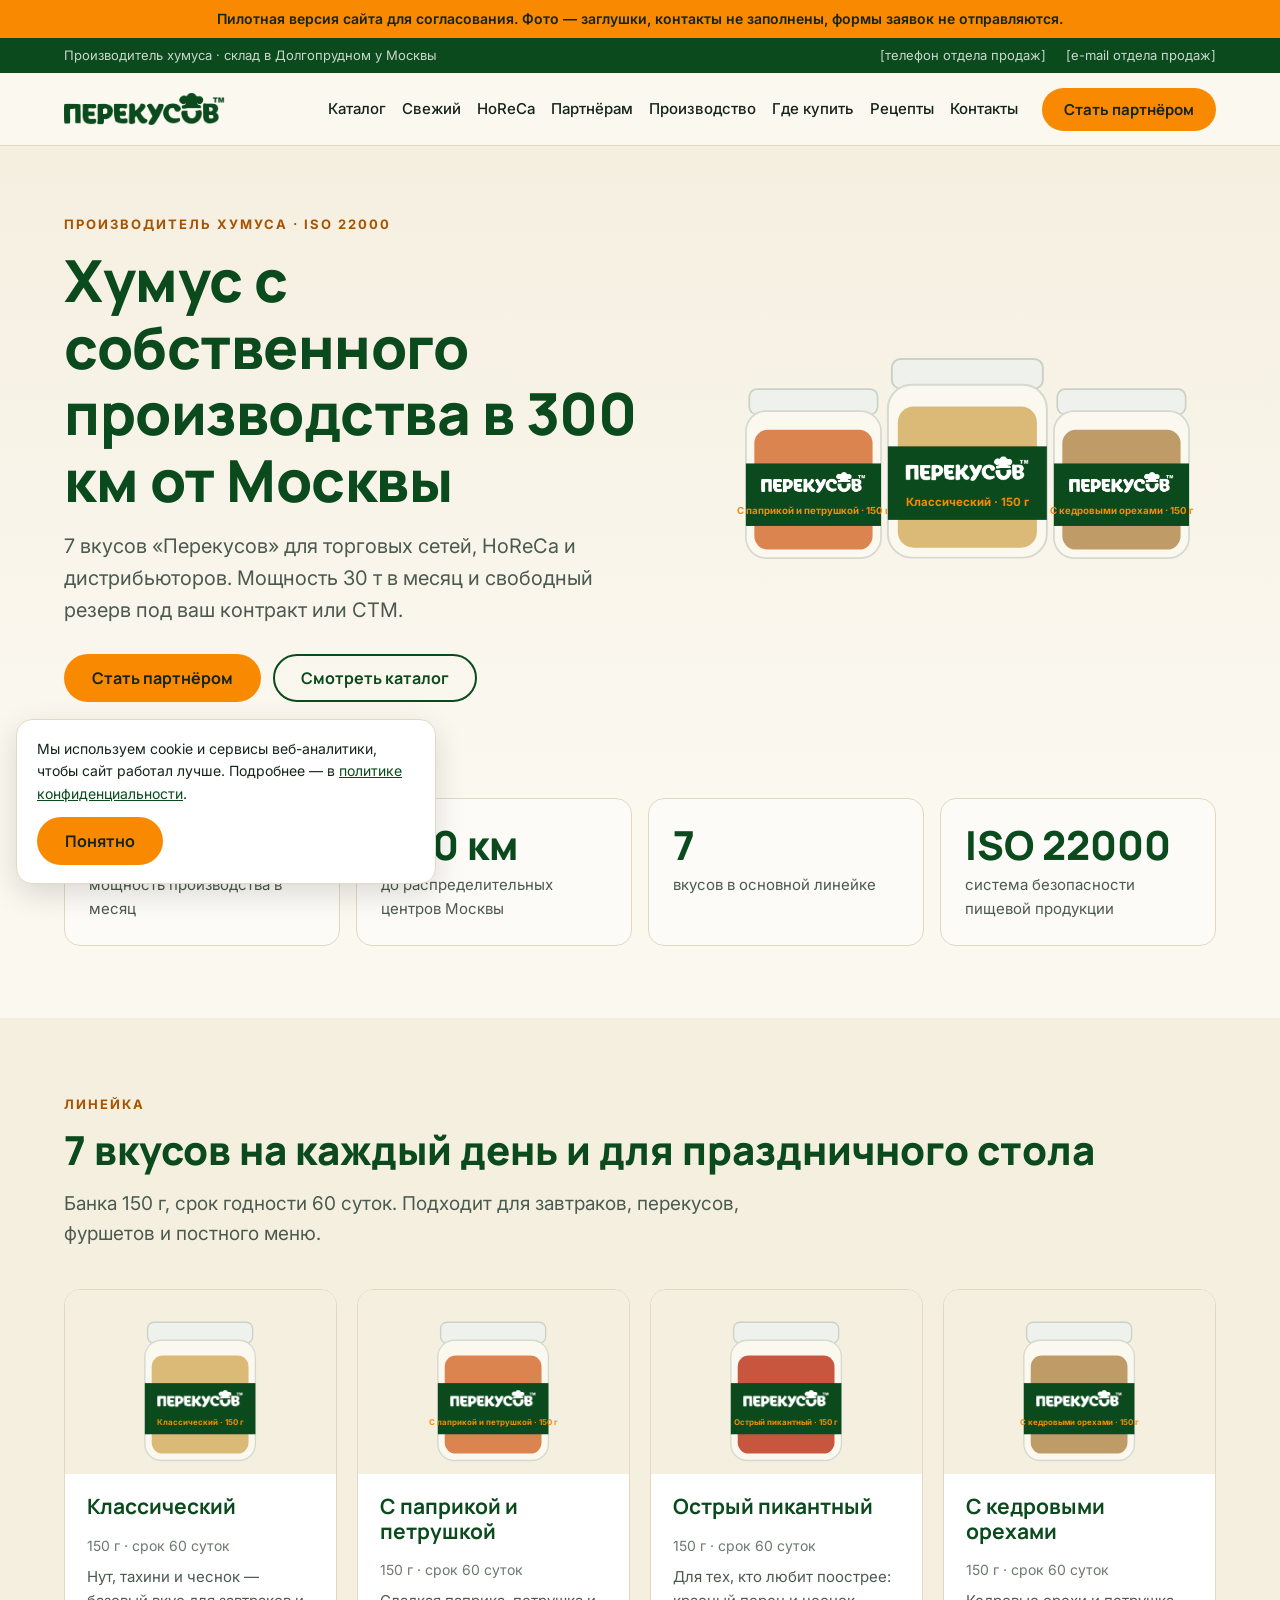
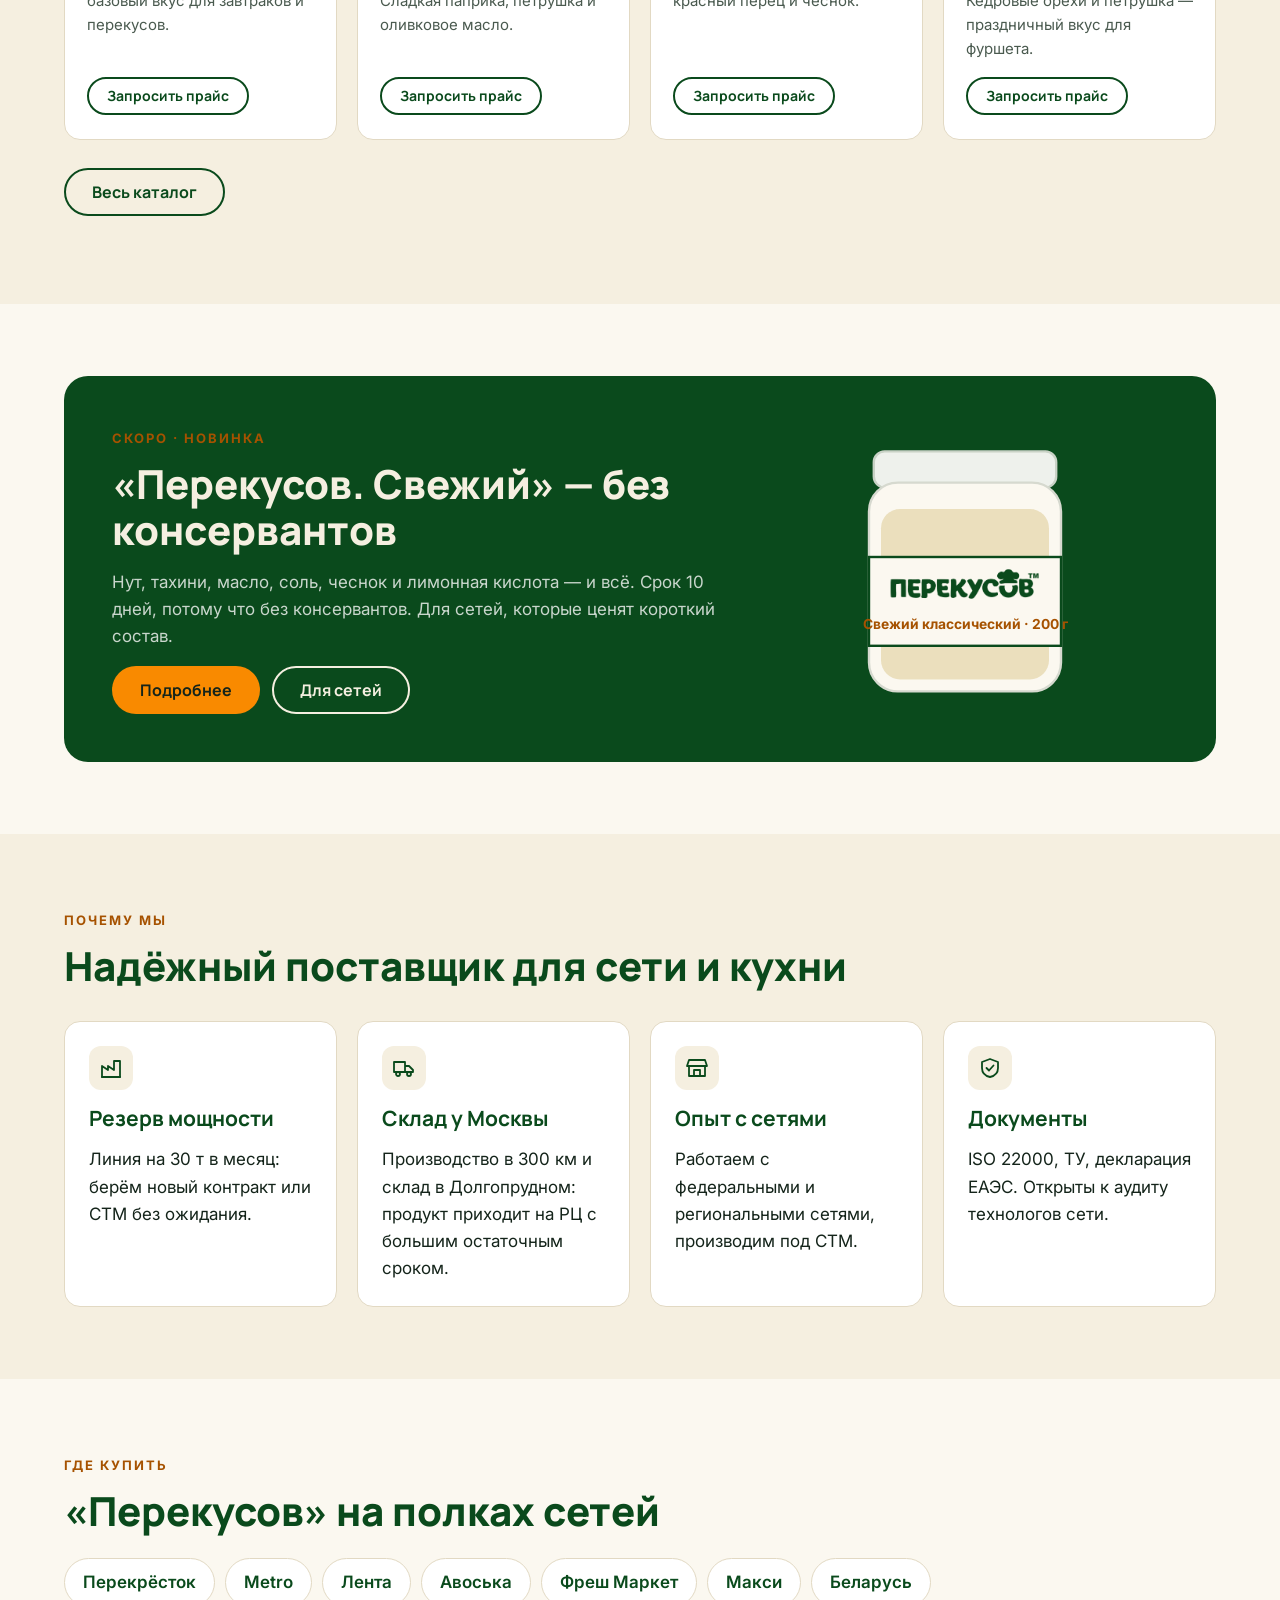
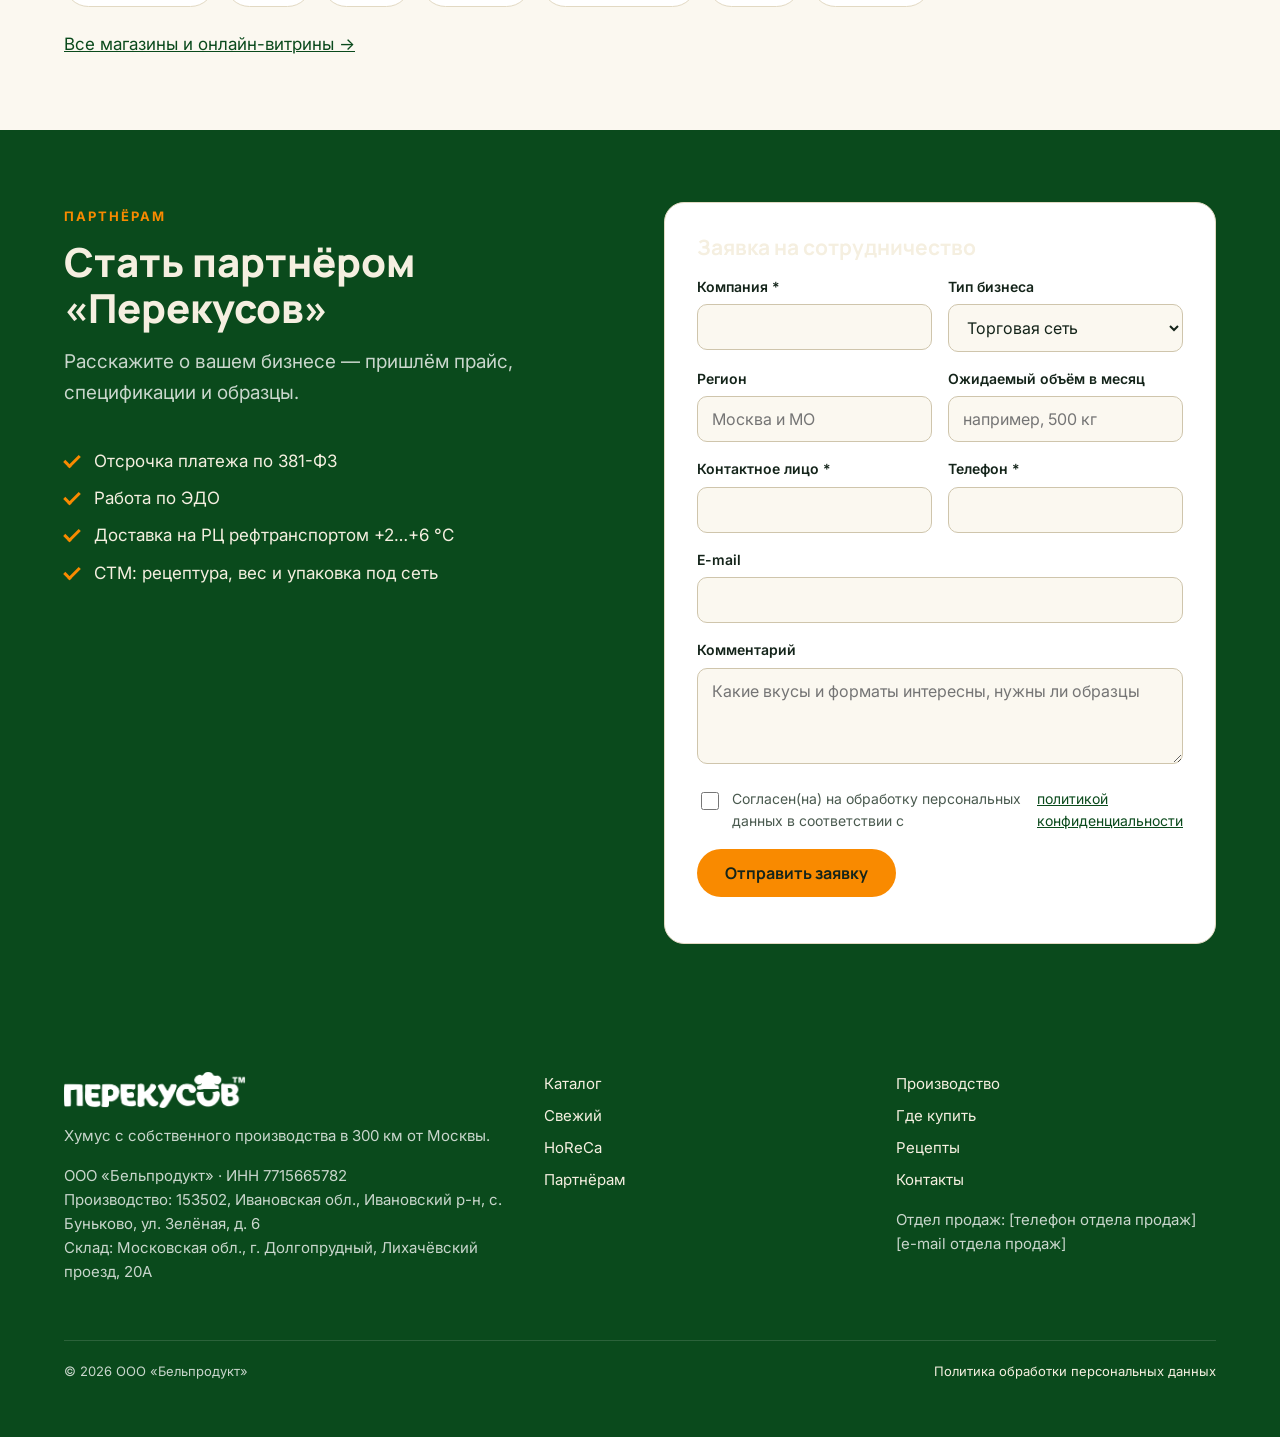
==== index.html @ 3d245e3e "Публикация пилота 2026-10-27 18:00" ====
<!doctype html>
<html lang="ru">
<head>
<meta charset="utf-8">
<meta name="viewport" content="width=device-width, initial-scale=1">
<title>Перекусов — производитель хумуса для сетей и HoReCa | 300 км от Москвы</title>
<meta name="description" content="Производитель хумуса ТМ «Перекусов»: 7 вкусов, ISO 22000, мощность 30 т в месяц, доставка на РЦ Москвы. Поставки в сети, HoReCa, СТМ.">
<link rel="canonical" href="https://perekusov.ru/">
<meta property="og:type" content="website">
<meta property="og:title" content="Перекусов — производитель хумуса для сетей и HoReCa | 300 км от Москвы">
<meta property="og:description" content="Производитель хумуса ТМ «Перекусов»: 7 вкусов, ISO 22000, мощность 30 т в месяц, доставка на РЦ Москвы. Поставки в сети, HoReCa, СТМ.">
<meta property="og:url" content="https://perekusov.ru/">
<meta property="og:locale" content="ru_RU">
<link rel="icon" href="img/favicon.svg" type="image/svg+xml">
<link rel="preconnect" href="https://fonts.googleapis.com">
<link rel="preconnect" href="https://fonts.gstatic.com" crossorigin>
<link rel="stylesheet" href="https://fonts.googleapis.com/css2?family=Inter:wght@400;500;600;700&family=Manrope:wght@600;700;800&display=swap">
<link rel="stylesheet" href="css/styles.css">
<script type="application/ld+json">{"@context":"https://schema.org","@type":"Organization","name":"ООО «Бельпродукт»","brand":{"@type":"Brand","name":"Перекусов"},"url":"https://perekusov.ru","taxID":"7715665782","address":{"@type":"PostalAddress","streetAddress":"ул. Зелёная, д. 6","addressLocality":"с. Буньково","addressRegion":"Ивановская область","postalCode":"153502","addressCountry":"RU"}}</script>
<meta name="robots" content="noindex, nofollow">
<script>window.__pilot = true;</script>
</head>
<body>
<div class="pilot-bar">Пилотная версия сайта для согласования. Фото — заглушки, контакты не заполнены, формы заявок не отправляются.</div>
<div class="topbar"><div class="container topbar__inner">
  <span class="topbar__claim">Производитель хумуса · склад в Долгопрудном у Москвы</span>
  <span class="topbar__contacts"><span>[телефон отдела продаж]</span><span>[e-mail отдела продаж]</span></span>
</div></div>
<header class="header">
  <div class="container header__inner">
    <a class="logo" href="index.html" aria-label="Перекусов — на главную"><img src="img/logo-green.png" alt="Перекусов" width="161" height="32"></a>
    <nav class="nav" aria-label="Основное меню"><a href="catalog/index.html">Каталог</a><a href="svezhiy/index.html">Свежий</a><a href="horeca/index.html">HoReCa</a><a href="partners/index.html">Партнёрам</a><a href="production/index.html">Производство</a><a href="gde-kupit/index.html">Где купить</a><a href="recepty/index.html">Рецепты</a><a href="contacts/index.html">Контакты</a></nav>
    <a class="btn btn--primary" href="partners/index.html#form" data-goal="cta_partner">Стать партнёром</a>
    <button class="burger" type="button" aria-label="Меню" aria-expanded="false"><span></span><span></span><span></span></button>
  </div>
</header>
<main>

<section class="hero"><div class="container hero__grid">
  <div>
    <span class="eyebrow">Производитель хумуса · ISO 22000</span>
    <h1>Хумус с собственного производства в 300 км от Москвы</h1>
    <p class="hero__lead">7 вкусов «Перекусов» для торговых сетей, HoReCa и дистрибьюторов. Мощность 30 т в месяц и свободный резерв под ваш контракт или СТМ.</p>
    <div class="btn-row">
      <a class="btn btn--primary" href="partners/index.html#form" data-goal="cta_partner_hero">Стать партнёром</a>
      <a class="btn btn--ghost" href="catalog/index.html">Смотреть каталог</a>
    </div>
  </div>
  <div class="hero__jars"><svg class="jar" viewBox="0 0 200 220" role="img" aria-label="Банка хумуса «Перекусов» — С паприкой и петрушкой">
  <rect x="24" y="12" width="152" height="30" rx="9" fill="#EEF1EC" stroke="#C9D2C6" stroke-width="2"/>
  <rect x="20" y="38" width="160" height="174" rx="24" fill="#FBF8F0" stroke="#D6D9CF" stroke-width="2"/>
  <rect x="30" y="60" width="140" height="142" rx="16" fill="#D9783F" opacity=".9"/>
  <rect x="20" y="100" width="160" height="74" fill="#0A4A1C" stroke="none" stroke-width="2"/>
  <image href="img/logo-white.png" x="38" y="110" width="124" height="25"/>
  <text x="100" y="160" text-anchor="middle" font-family="Inter, Arial, sans-serif" font-weight="700" font-size="11.5" fill="#F98A00">С паприкой и петрушкой · 150 г</text>
</svg><svg class="jar" viewBox="0 0 200 220" role="img" aria-label="Банка хумуса «Перекусов» — Классический">
  <rect x="24" y="12" width="152" height="30" rx="9" fill="#EEF1EC" stroke="#C9D2C6" stroke-width="2"/>
  <rect x="20" y="38" width="160" height="174" rx="24" fill="#FBF8F0" stroke="#D6D9CF" stroke-width="2"/>
  <rect x="30" y="60" width="140" height="142" rx="16" fill="#D8B36A" opacity=".9"/>
  <rect x="20" y="100" width="160" height="74" fill="#0A4A1C" stroke="none" stroke-width="2"/>
  <image href="img/logo-white.png" x="38" y="110" width="124" height="25"/>
  <text x="100" y="160" text-anchor="middle" font-family="Inter, Arial, sans-serif" font-weight="700" font-size="11.5" fill="#F98A00">Классический · 150 г</text>
</svg><svg class="jar" viewBox="0 0 200 220" role="img" aria-label="Банка хумуса «Перекусов» — С кедровыми орехами">
  <rect x="24" y="12" width="152" height="30" rx="9" fill="#EEF1EC" stroke="#C9D2C6" stroke-width="2"/>
  <rect x="20" y="38" width="160" height="174" rx="24" fill="#FBF8F0" stroke="#D6D9CF" stroke-width="2"/>
  <rect x="30" y="60" width="140" height="142" rx="16" fill="#B8925A" opacity=".9"/>
  <rect x="20" y="100" width="160" height="74" fill="#0A4A1C" stroke="none" stroke-width="2"/>
  <image href="img/logo-white.png" x="38" y="110" width="124" height="25"/>
  <text x="100" y="160" text-anchor="middle" font-family="Inter, Arial, sans-serif" font-weight="700" font-size="11.5" fill="#F98A00">С кедровыми орехами · 150 г</text>
</svg></div>
</div></section>

<section class="section" style="padding-top:24px"><div class="container"><div class="stats">
  <div class="stat"><div class="stat__num">30 т</div><p class="stat__label">мощность производства в месяц</p></div>
  <div class="stat"><div class="stat__num">300 км</div><p class="stat__label">до распределительных центров Москвы</p></div>
  <div class="stat"><div class="stat__num">7</div><p class="stat__label">вкусов в основной линейке</p></div>
  <div class="stat"><div class="stat__num">ISO 22000</div><p class="stat__label">система безопасности пищевой продукции</p></div>
</div></div></section>

<section class="section section--cream"><div class="container">
  <span class="eyebrow">Линейка</span>
  <h2>7 вкусов на каждый день и для праздничного стола</h2>
  <p class="section__lead">Банка 150 г, срок годности 60 суток. Подходит для завтраков, перекусов, фуршетов и постного меню.</p>
  <div class="grid grid--4"><article class="product" data-line="main" id="klassicheskiy">
    <div class="product__media"><svg class="jar" viewBox="0 0 200 220" role="img" aria-label="Банка хумуса «Перекусов» — Классический">
  <rect x="24" y="12" width="152" height="30" rx="9" fill="#EEF1EC" stroke="#C9D2C6" stroke-width="2"/>
  <rect x="20" y="38" width="160" height="174" rx="24" fill="#FBF8F0" stroke="#D6D9CF" stroke-width="2"/>
  <rect x="30" y="60" width="140" height="142" rx="16" fill="#D8B36A" opacity=".9"/>
  <rect x="20" y="100" width="160" height="74" fill="#0A4A1C" stroke="none" stroke-width="2"/>
  <image href="img/logo-white.png" x="38" y="110" width="124" height="25"/>
  <text x="100" y="160" text-anchor="middle" font-family="Inter, Arial, sans-serif" font-weight="700" font-size="11.5" fill="#F98A00">Классический · 150 г</text>
</svg></div>
    <div class="product__body">
      <h3>Классический</h3>
      <div class="product__meta">150 г · срок 60 суток</div>
      <p>Нут, тахини и чеснок — базовый вкус для завтраков и перекусов.</p>
      <a class="btn btn--ghost" href="partners/index.html#form" data-goal="price_request">Запросить прайс</a>
    </div>
  </article><article class="product" data-line="main" id="s-paprikoy">
    <div class="product__media"><svg class="jar" viewBox="0 0 200 220" role="img" aria-label="Банка хумуса «Перекусов» — С паприкой и петрушкой">
  <rect x="24" y="12" width="152" height="30" rx="9" fill="#EEF1EC" stroke="#C9D2C6" stroke-width="2"/>
  <rect x="20" y="38" width="160" height="174" rx="24" fill="#FBF8F0" stroke="#D6D9CF" stroke-width="2"/>
  <rect x="30" y="60" width="140" height="142" rx="16" fill="#D9783F" opacity=".9"/>
  <rect x="20" y="100" width="160" height="74" fill="#0A4A1C" stroke="none" stroke-width="2"/>
  <image href="img/logo-white.png" x="38" y="110" width="124" height="25"/>
  <text x="100" y="160" text-anchor="middle" font-family="Inter, Arial, sans-serif" font-weight="700" font-size="11.5" fill="#F98A00">С паприкой и петрушкой · 150 г</text>
</svg></div>
    <div class="product__body">
      <h3>С паприкой и петрушкой</h3>
      <div class="product__meta">150 г · срок 60 суток</div>
      <p>Сладкая паприка, петрушка и оливковое масло.</p>
      <a class="btn btn--ghost" href="partners/index.html#form" data-goal="price_request">Запросить прайс</a>
    </div>
  </article><article class="product" data-line="main" id="ostryy">
    <div class="product__media"><svg class="jar" viewBox="0 0 200 220" role="img" aria-label="Банка хумуса «Перекусов» — Острый пикантный">
  <rect x="24" y="12" width="152" height="30" rx="9" fill="#EEF1EC" stroke="#C9D2C6" stroke-width="2"/>
  <rect x="20" y="38" width="160" height="174" rx="24" fill="#FBF8F0" stroke="#D6D9CF" stroke-width="2"/>
  <rect x="30" y="60" width="140" height="142" rx="16" fill="#C2452D" opacity=".9"/>
  <rect x="20" y="100" width="160" height="74" fill="#0A4A1C" stroke="none" stroke-width="2"/>
  <image href="img/logo-white.png" x="38" y="110" width="124" height="25"/>
  <text x="100" y="160" text-anchor="middle" font-family="Inter, Arial, sans-serif" font-weight="700" font-size="11.5" fill="#F98A00">Острый пикантный · 150 г</text>
</svg></div>
    <div class="product__body">
      <h3>Острый пикантный</h3>
      <div class="product__meta">150 г · срок 60 суток</div>
      <p>Для тех, кто любит поострее: красный перец и чеснок.</p>
      <a class="btn btn--ghost" href="partners/index.html#form" data-goal="price_request">Запросить прайс</a>
    </div>
  </article><article class="product" data-line="main" id="s-kedrovymi-orehami">
    <div class="product__media"><svg class="jar" viewBox="0 0 200 220" role="img" aria-label="Банка хумуса «Перекусов» — С кедровыми орехами">
  <rect x="24" y="12" width="152" height="30" rx="9" fill="#EEF1EC" stroke="#C9D2C6" stroke-width="2"/>
  <rect x="20" y="38" width="160" height="174" rx="24" fill="#FBF8F0" stroke="#D6D9CF" stroke-width="2"/>
  <rect x="30" y="60" width="140" height="142" rx="16" fill="#B8925A" opacity=".9"/>
  <rect x="20" y="100" width="160" height="74" fill="#0A4A1C" stroke="none" stroke-width="2"/>
  <image href="img/logo-white.png" x="38" y="110" width="124" height="25"/>
  <text x="100" y="160" text-anchor="middle" font-family="Inter, Arial, sans-serif" font-weight="700" font-size="11.5" fill="#F98A00">С кедровыми орехами · 150 г</text>
</svg></div>
    <div class="product__body">
      <h3>С кедровыми орехами</h3>
      <div class="product__meta">150 г · срок 60 суток</div>
      <p>Кедровые орехи и петрушка — праздничный вкус для фуршета.</p>
      <a class="btn btn--ghost" href="partners/index.html#form" data-goal="price_request">Запросить прайс</a>
    </div>
  </article></div>
  <p style="margin-top:28px"><a class="btn btn--ghost" href="catalog/index.html">Весь каталог</a></p>
</div></section>

<section class="section"><div class="container">
  <div class="promo">
    <div>
      <span class="eyebrow">Скоро · новинка</span>
      <h2>«Перекусов. Свежий» — без консервантов</h2>
      <p>Нут, тахини, масло, соль, чеснок и лимонная кислота — и всё. Срок 10 дней, потому что без консервантов. Для сетей, которые ценят короткий состав.</p>
      <div class="btn-row"><a class="btn btn--primary" href="svezhiy/index.html">Подробнее</a><a class="btn btn--ghost" style="border-color:#F5EFE0;color:#F5EFE0" href="partners/index.html#form" data-goal="cta_fresh">Для сетей</a></div>
    </div>
    <svg class="jar" viewBox="0 0 200 220" role="img" aria-label="Банка хумуса «Перекусов» — Свежий классический">
  <rect x="24" y="12" width="152" height="30" rx="9" fill="#EEF1EC" stroke="#C9D2C6" stroke-width="2"/>
  <rect x="20" y="38" width="160" height="174" rx="24" fill="#FBF8F0" stroke="#D6D9CF" stroke-width="2"/>
  <rect x="30" y="60" width="140" height="142" rx="16" fill="#E9DDB8" opacity=".9"/>
  <rect x="20" y="100" width="160" height="74" fill="#FBF8F0" stroke="#0A4A1C" stroke-width="2"/>
  <image href="img/logo-green.png" x="38" y="110" width="124" height="25"/>
  <text x="100" y="160" text-anchor="middle" font-family="Inter, Arial, sans-serif" font-weight="700" font-size="11.5" fill="#A65200">Свежий классический · 200 г</text>
</svg>
  </div>
</div></section>

<section class="section section--cream"><div class="container">
  <span class="eyebrow">Почему мы</span>
  <h2>Надёжный поставщик для сети и кухни</h2>
  <div class="grid grid--4" style="margin-top:32px">
    <div class="card"><div class="card__icon"><svg viewBox="0 0 24 24" width="24" height="24" fill="none" stroke="currentColor" stroke-width="1.8" stroke-linecap="round" stroke-linejoin="round" aria-hidden="true"><path d="M3 21V10l6 4V10l6 4V5h6v16z"/><path d="M3 21h18"/></svg></div><h3>Резерв мощности</h3><p>Линия на 30 т в месяц: берём новый контракт или СТМ без ожидания.</p></div>
    <div class="card"><div class="card__icon"><svg viewBox="0 0 24 24" width="24" height="24" fill="none" stroke="currentColor" stroke-width="1.8" stroke-linecap="round" stroke-linejoin="round" aria-hidden="true"><path d="M2 6h11v10H2zM13 10h4l4 4v2h-8z"/><circle cx="6" cy="18" r="2"/><circle cx="17" cy="18" r="2"/></svg></div><h3>Склад у Москвы</h3><p>Производство в 300 км и склад в Долгопрудном: продукт приходит на РЦ с большим остаточным сроком.</p></div>
    <div class="card"><div class="card__icon"><svg viewBox="0 0 24 24" width="24" height="24" fill="none" stroke="currentColor" stroke-width="1.8" stroke-linecap="round" stroke-linejoin="round" aria-hidden="true"><path d="M4 10v10h16V10"/><path d="M2 10l2-6h16l2 6z"/><path d="M9 20v-6h6v6"/></svg></div><h3>Опыт с сетями</h3><p>Работаем с федеральными и региональными сетями, производим под СТМ.</p></div>
    <div class="card"><div class="card__icon"><svg viewBox="0 0 24 24" width="24" height="24" fill="none" stroke="currentColor" stroke-width="1.8" stroke-linecap="round" stroke-linejoin="round" aria-hidden="true"><path d="M12 3l8 3v6c0 5-3.5 8-8 9-4.5-1-8-4-8-9V6z"/><path d="M8.5 12l2.5 2.5 4.5-5"/></svg></div><h3>Документы</h3><p>ISO 22000, ТУ, декларация ЕАЭС. Открыты к аудиту технологов сети.</p></div>
  </div>
</div></section>

<section class="section"><div class="container">
  <span class="eyebrow">Где купить</span>
  <h2>«Перекусов» на полках сетей</h2>
  <div class="chips" style="margin:24px 0"><span class="chip">Перекрёсток</span><span class="chip">Metro</span><span class="chip">Лента</span><span class="chip">Авоська</span><span class="chip">Фреш Маркет</span><span class="chip">Макси</span><span class="chip">Беларусь</span></div>
  <a href="gde-kupit/index.html">Все магазины и онлайн-витрины →</a>
</div></section>

<section class="section section--dark" id="partner"><div class="container split">
  <div>
    <span class="eyebrow">Партнёрам</span>
    <h2>Стать партнёром «Перекусов»</h2>
    <p class="section__lead">Расскажите о вашем бизнесе — пришлём прайс, спецификации и образцы.</p>
    <ul class="checklist">
      <li>Отсрочка платежа по 381-ФЗ</li>
      <li>Работа по ЭДО</li>
      <li>Доставка на РЦ рефтранспортом +2…+6 °C</li>
      <li>СТМ: рецептура, вес и упаковка под сеть</li>
    </ul>
  </div>
  <form class="form" id="form-home" data-lead novalidate>
    <h3>Заявка на сотрудничество</h3>
    <div class="form__grid">
      <div class="field"><label for="form-home-company">Компания *</label><input id="form-home-company" name="company" required autocomplete="organization"></div>
      <div class="field"><label for="form-home-type">Тип бизнеса</label><select id="form-home-type" name="type"><option value="retail">Торговая сеть</option><option value="stm">СТМ (собственная марка сети)</option><option value="distributor">Дистрибьютор / опт</option><option value="horeca">HoReCa / кейтеринг</option><option value="other">Другое</option></select></div>
      <div class="field"><label for="form-home-region">Регион</label><input id="form-home-region" name="region" placeholder="Москва и МО"></div>
      <div class="field"><label for="form-home-volume">Ожидаемый объём в месяц</label><input id="form-home-volume" name="volume" placeholder="например, 500 кг"></div>
      <div class="field"><label for="form-home-name">Контактное лицо *</label><input id="form-home-name" name="name" required autocomplete="name"></div>
      <div class="field"><label for="form-home-phone">Телефон *</label><input id="form-home-phone" name="phone" type="tel" required autocomplete="tel"></div>
      <div class="field form__full"><label for="form-home-email">E-mail</label><input id="form-home-email" name="email" type="email" autocomplete="email"></div>
      <div class="field form__full"><label for="form-home-comment">Комментарий</label><textarea id="form-home-comment" name="comment" placeholder="Какие вкусы и форматы интересны, нужны ли образцы"></textarea></div>
      <input class="hp" name="website" tabindex="-1" autocomplete="off" aria-hidden="true">
      <label class="consent form__full"><input type="checkbox" name="consent" value="yes" required>Согласен(на) на обработку персональных данных в соответствии с <a href="privacy/index.html">политикой конфиденциальности</a></label>
      <div class="form__full"><button class="btn btn--primary" type="submit">Отправить заявку</button><div class="form__status" role="status" aria-live="polite"></div></div>
    </div>
  </form>
</div></section>
</main>
<footer class="footer">
  <div class="container">
    <div class="footer__grid">
      <div>
        <a class="logo" href="index.html"><img src="img/logo-white.png" alt="Перекусов" width="182" height="36"></a>
        <p style="margin-top:16px">Хумус с собственного производства в 300 км от Москвы.</p>
        <p>ООО «Бельпродукт» · ИНН 7715665782<br>Производство: 153502, Ивановская обл., Ивановский р-н, с. Буньково, ул. Зелёная, д. 6<br>Склад: Московская обл., г. Долгопрудный, Лихачёвский проезд, 20А</p>
      </div>
      <div>
        <ul class="footer__links"><li><a href="catalog/index.html">Каталог</a></li><li><a href="svezhiy/index.html">Свежий</a></li><li><a href="horeca/index.html">HoReCa</a></li><li><a href="partners/index.html">Партнёрам</a></li></ul>
      </div>
      <div>
        <ul class="footer__links">
          <li><a href="production/index.html">Производство</a></li><li><a href="gde-kupit/index.html">Где купить</a></li><li><a href="recepty/index.html">Рецепты</a></li><li><a href="contacts/index.html">Контакты</a></li>
          
        </ul>
        <p style="margin-top:16px">Отдел продаж: [телефон отдела продаж]<br>[e-mail отдела продаж]</p>
      </div>
    </div>
    <div class="footer__bottom">
      <span>© 2026 ООО «Бельпродукт»</span>
      <a href="privacy/index.html">Политика обработки персональных данных</a>
    </div>
  </div>
</footer>
<a class="btn btn--primary sticky-cta" href="partners/index.html#form" data-goal="cta_partner_mobile">Стать партнёром</a>
<div class="cookie" role="dialog" aria-label="Использование cookie">
  <p>Мы используем cookie и сервисы веб-аналитики, чтобы сайт работал лучше. Подробнее — в <a href="privacy/index.html">политике конфиденциальности</a>.</p>
  <button class="btn btn--primary" type="button">Понятно</button>
</div>
<script src="js/main.js" defer></script>
</body>
</html>
---- css/styles.css ----
:root {
  /* Фирменные цвета этикетки «Перекусов» */
  --green: #0A4A1C;
  --green-dark: #0A4A1C;
  --green-ink: #0A4A1C;
  --cream: #F5EFE0;
  --cream-light: #FBF8F0;
  --line: #E2D9C3;
  --orange: #F98A00;
  --orange-ink: #A65200;
  --ink: #14241A;
  --muted: #4A5A4F;
  --soft: #6B7A6F;
  --radius: 16px;
  --container: 1200px;
  --font-head: 'Manrope', Arial, sans-serif;
  --font-body: 'Inter', Arial, sans-serif;
}

*, *::before, *::after { box-sizing: border-box; }
html { scroll-behavior: smooth; }
body {
  margin: 0;
  background: var(--cream-light);
  color: var(--ink);
  font-family: var(--font-body);
  font-size: 17px;
  line-height: 1.6;
  -webkit-font-smoothing: antialiased;
}
img, svg { max-width: 100%; display: block; }
a { color: var(--green-ink); }
a:hover { color: var(--orange-ink); }
h1, h2, h3, h4 { font-family: var(--font-head); color: var(--green-dark); line-height: 1.15; margin: 0 0 16px; }
h1 { font-size: clamp(34px, 5vw, 58px); font-weight: 800; letter-spacing: -0.5px; }
h2 { font-size: clamp(28px, 3.4vw, 40px); font-weight: 800; }
h3 { font-size: 21px; font-weight: 700; }
p { margin: 0 0 16px; }
.container { width: 100%; max-width: var(--container); margin: 0 auto; padding: 0 16px; }
@media (min-width: 600px) { .container { padding: 0 24px; } }
.section { padding: 72px 0; }
.section--cream { background: var(--cream); }
.section--dark { background: var(--green-dark); color: var(--cream); }
.section--dark h2, .section--dark h3 { color: var(--cream); }
.section__lead { font-size: 19px; color: var(--muted); max-width: 760px; margin-bottom: 40px; }
.section--dark .section__lead { color: #C9D6CC; }
.eyebrow { display: inline-block; font-size: 13px; font-weight: 700; letter-spacing: 2px; text-transform: uppercase; color: var(--orange-ink); margin-bottom: 12px; }
.section--dark .eyebrow { color: var(--orange); }

/* Кнопки */
.btn { display: inline-flex; align-items: center; justify-content: center; gap: 8px; padding: 14px 26px; border-radius: 999px; font: 700 16px/1 var(--font-head); text-decoration: none; border: 2px solid transparent; cursor: pointer; transition: background .2s, color .2s, border-color .2s; }
.btn--primary { background: var(--orange); color: var(--ink); }
.btn--primary:hover { background: #FFA234; color: var(--ink); }
.btn--ghost { border-color: var(--green); color: var(--green-ink); background: transparent; }
.btn--ghost:hover { background: var(--green); color: #fff; }
.section--dark .btn--ghost { border-color: var(--cream); color: var(--cream); }
.section--dark .btn--ghost:hover { background: var(--cream); color: var(--green-dark); }
.btn-row { display: flex; flex-wrap: wrap; gap: 12px; }

/* Шапка */
.header { position: sticky; top: 0; z-index: 50; background: rgba(251, 248, 240, .96); backdrop-filter: blur(6px); border-bottom: 1px solid var(--line); }
.header__inner { display: flex; align-items: center; gap: 24px; height: 72px; }
.logo { display: block; flex: none; line-height: 0; }
.logo img { height: 32px; width: auto; }
.footer .logo img { height: 36px; }
@media (max-width: 600px) { .logo img { height: 26px; } }
.nav { display: flex; gap: 16px; margin-left: auto; }
.nav a { color: var(--ink); text-decoration: none; font-weight: 500; font-size: 15px; white-space: nowrap; }
.nav a:hover, .nav a[aria-current="page"] { color: var(--green-ink); text-decoration: underline; text-underline-offset: 6px; }
.header .btn { white-space: nowrap; padding: 12px 20px; font-size: 15px; }
.topbar { background: var(--green-dark); color: #C9D6CC; font-size: 13px; }
.topbar__inner { display: flex; justify-content: space-between; gap: 16px; padding-top: 7px; padding-bottom: 7px; }
.topbar a { color: var(--cream); text-decoration: none; font-weight: 600; }
.topbar__contacts { display: flex; gap: 20px; white-space: nowrap; }
@media (max-width: 700px) { .topbar__claim { display: none; } .topbar__inner { justify-content: center; } }
.burger { display: none; margin-left: auto; background: none; border: 0; padding: 8px; cursor: pointer; }
.burger span { display: block; width: 24px; height: 2px; background: var(--green-dark); margin: 5px 0; }
@media (max-width: 1100px) {
  .header__inner { position: relative; }
  .burger { display: block; }
  .header .btn { display: none; }
  .nav { display: none; position: absolute; left: 0; right: 0; top: 72px; flex-direction: column; gap: 0; background: var(--cream-light); border-bottom: 1px solid var(--line); padding: 8px 16px 16px; }
  .nav.is-open { display: flex; }
  .nav a { padding: 12px 0; border-bottom: 1px solid var(--line); font-size: 17px; }
}

/* Первый экран */
.hero { padding: 64px 0 72px; background: linear-gradient(180deg, var(--cream) 0%, var(--cream-light) 100%); }
.hero__grid { display: grid; grid-template-columns: 1.1fr .9fr; gap: 48px; align-items: center; }
.hero__lead { font-size: 20px; color: var(--muted); max-width: 560px; margin-bottom: 28px; }
.hero__jars { display: flex; justify-content: center; align-items: flex-end; gap: 0; }
.hero__jars .jar { width: 34%; margin: 0 -3%; }
.hero__jars .jar:nth-child(2) { width: 40%; z-index: 1; }
@media (max-width: 900px) {
  .hero__grid { grid-template-columns: 1fr; }
  .hero__jars { max-width: 420px; margin: 0 auto; }
}

/* Цифры */
.stats { display: grid; grid-template-columns: repeat(4, 1fr); gap: 16px; }
.stat { background: #fff8; border: 1px solid var(--line); border-radius: var(--radius); padding: 24px; }
.stat__num { font: 800 40px/1.1 var(--font-head); color: var(--green-ink); margin-bottom: 6px; }
.stat__label { color: var(--muted); font-size: 15px; margin: 0; }
.section--dark .stat { background: #ffffff10; border-color: #ffffff22; }
.section--dark .stat__num { color: var(--orange); }
.section--dark .stat__label { color: #C9D6CC; }
@media (max-width: 900px) { .stats { grid-template-columns: repeat(2, 1fr); } }
.stat { min-width: 0; }
@media (max-width: 600px) { .stat { padding: 18px; } .stat__num { font-size: 28px; } }

/* Карточки */
.grid { display: grid; gap: 20px; }
.grid--3 { grid-template-columns: repeat(3, 1fr); }
.grid--4 { grid-template-columns: repeat(4, 1fr); }
.grid--2 { grid-template-columns: repeat(2, 1fr); }
@media (max-width: 900px) { .grid--3, .grid--4 { grid-template-columns: repeat(2, 1fr); } }
@media (max-width: 600px) { .grid--3, .grid--4, .grid--2 { grid-template-columns: 1fr; } }
.card { background: #fff; border: 1px solid var(--line); border-radius: var(--radius); padding: 24px; }
.card p:last-child { margin-bottom: 0; }
.card__icon { width: 44px; height: 44px; border-radius: 12px; background: var(--cream); color: var(--green-ink); display: grid; place-items: center; margin-bottom: 16px; font-size: 22px; }

/* Товары */
.product { display: flex; flex-direction: column; background: #fff; border: 1px solid var(--line); border-radius: var(--radius); overflow: hidden; }
.product__media { position: relative; background: var(--cream); padding: 24px 24px 8px; display: flex; justify-content: center; }
.product__media .jar { width: 62%; }
.product__body { padding: 20px 22px 24px; display: flex; flex-direction: column; flex: 1; }
.product__meta { color: var(--soft); font-size: 14px; margin-bottom: 8px; }
.product__body p { color: var(--muted); font-size: 15px; }
.product__body .btn { margin-top: auto; align-self: flex-start; padding: 10px 18px; font-size: 14px; }
.badge { position: absolute; top: 14px; left: 14px; background: var(--green-dark); color: var(--cream); font: 700 12px/1 var(--font-head); padding: 7px 10px; border-radius: 999px; letter-spacing: .5px; }
.badge--orange { background: var(--orange); color: var(--ink); }
details.spec { margin: 4px 0 16px; font-size: 14px; color: var(--muted); }
details.spec summary { cursor: pointer; color: var(--green-ink); font-weight: 600; }
details.spec dl { margin: 10px 0 0; display: grid; grid-template-columns: auto 1fr; gap: 6px 12px; }
details.spec dt { font-weight: 600; color: var(--ink); }
details.spec dd { margin: 0; }

.tabs { display: flex; flex-wrap: wrap; gap: 8px; margin-bottom: 28px; }
.tab { border: 1px solid var(--line); background: #fff; padding: 9px 16px; border-radius: 999px; font: 600 15px/1 var(--font-body); cursor: pointer; color: var(--ink); }
.tab.is-active { background: var(--green-dark); color: var(--cream); border-color: var(--green-dark); }

/* Баннер «Свежий» */
.promo { display: grid; grid-template-columns: 1.2fr .8fr; gap: 40px; align-items: center; background: var(--green-dark); color: var(--cream); border-radius: 24px; padding: 48px; }
.promo h2 { color: var(--cream); }
.promo p { color: #C9D6CC; }
.promo .jar { max-width: 240px; margin: 0 auto; }
@media (max-width: 800px) { .promo { grid-template-columns: 1fr; padding: 32px 24px; } }

/* Списки, таблицы */
.checklist { list-style: none; padding: 0; margin: 0 0 16px; }
.checklist li { position: relative; padding-left: 30px; margin-bottom: 10px; }
.checklist li::before { content: ''; position: absolute; left: 0; top: 7px; width: 16px; height: 9px; border-left: 3px solid var(--green); border-bottom: 3px solid var(--green); transform: rotate(-45deg); }
.section--dark .checklist li::before { border-color: var(--orange); }
.table { width: 100%; border-collapse: collapse; background: #fff; border-radius: var(--radius); overflow: hidden; }
.table th, .table td { text-align: left; padding: 14px 16px; border-bottom: 1px solid var(--line); vertical-align: top; }
.table th { background: var(--cream); font-family: var(--font-head); }
.table-wrap { overflow-x: auto; }

.chips { display: flex; flex-wrap: wrap; gap: 10px; }
.chip { background: #fff; border: 1px solid var(--line); border-radius: 999px; padding: 10px 18px; font-weight: 600; color: var(--green-dark); text-decoration: none; }
a.chip:hover { border-color: var(--green); }

.split { display: grid; grid-template-columns: 1fr 1fr; gap: 48px; align-items: start; }
@media (max-width: 900px) { .split { grid-template-columns: 1fr; gap: 32px; } }

.photo { background: repeating-linear-gradient(45deg, var(--cream), var(--cream) 12px, #EFE6D0 12px, #EFE6D0 24px); border: 1px dashed #CDBF9E; border-radius: var(--radius); min-height: 220px; display: grid; place-items: center; text-align: center; color: var(--soft); font-size: 14px; padding: 16px; }

.steps { counter-reset: step; list-style: none; padding: 0; margin: 0; display: grid; gap: 16px; }
.steps li { counter-increment: step; position: relative; padding: 18px 20px 18px 68px; background: #fff; border: 1px solid var(--line); border-radius: var(--radius); }
.steps li::before { content: counter(step); position: absolute; left: 18px; top: 16px; width: 34px; height: 34px; border-radius: 50%; background: var(--green-dark); color: var(--cream); font: 800 16px/34px var(--font-head); text-align: center; }

/* Форма */
.form { background: #fff; border: 1px solid var(--line); border-radius: 20px; padding: 32px; }
.section--dark .form { color: var(--ink); }
.form__grid { display: grid; grid-template-columns: 1fr 1fr; gap: 16px; }
.form__full { grid-column: 1 / -1; }
@media (max-width: 600px) { .form { padding: 22px; } .form__grid { grid-template-columns: 1fr; } }
.field label { display: block; font-weight: 600; font-size: 14px; margin-bottom: 6px; }
.field input, .field select, .field textarea { width: 100%; padding: 12px 14px; border: 1px solid #CFC5AC; border-radius: 10px; font: 16px var(--font-body); background: var(--cream-light); color: var(--ink); }
.field input:focus, .field select:focus, .field textarea:focus { outline: 3px solid #F98A0066; border-color: var(--green); }
.field textarea { min-height: 96px; resize: vertical; }
.consent { display: flex; gap: 10px; align-items: flex-start; font-size: 14px; color: var(--muted); }
.consent input { margin-top: 4px; width: 18px; height: 18px; flex: none; }
.form__status { margin-top: 14px; font-weight: 600; }
.form__status.is-ok { color: var(--green-ink); }
.form__status.is-error { color: #B3261E; }
.hp { position: absolute; left: -9999px; }

/* Рецепты */
.recipe { background: #fff; border: 1px solid var(--line); border-radius: 20px; padding: 28px; scroll-margin-top: 90px; }
.recipe__meta { color: var(--soft); font-size: 14px; margin-bottom: 14px; }
.recipe ol, .recipe ul { padding-left: 20px; }

/* Подвал */
.footer { background: var(--green-dark); color: #C9D6CC; padding: 56px 0 96px; font-size: 15px; }
.footer a { color: var(--cream); text-decoration: none; }
.footer a:hover { text-decoration: underline; color: var(--cream); }
.footer__grid { display: grid; grid-template-columns: 1.4fr 1fr 1fr; gap: 32px; }
.footer .logo { color: var(--cream); }
.footer__links { list-style: none; padding: 0; margin: 0; display: grid; gap: 8px; }
.footer__bottom { border-top: 1px solid #ffffff22; margin-top: 40px; padding-top: 20px; font-size: 13px; display: flex; flex-wrap: wrap; justify-content: space-between; gap: 12px; }
@media (max-width: 800px) { .footer__grid { grid-template-columns: 1fr; } }
@media (min-width: 901px) { .footer { padding-bottom: 56px; } }

/* Мобильная кнопка и cookie */
.sticky-cta { display: none; }
@media (max-width: 900px) {
  .sticky-cta { display: flex; position: fixed; left: 12px; right: 12px; bottom: 12px; z-index: 60; box-shadow: 0 8px 24px #0003; }
}
.cookie { position: fixed; left: 16px; bottom: 16px; max-width: 420px; z-index: 70; background: #fff; border: 1px solid var(--line); border-radius: 16px; padding: 18px 20px; box-shadow: 0 10px 30px #0002; font-size: 14px; display: none; }
.cookie.is-visible { display: block; }
.cookie p { margin-bottom: 12px; }
@media (max-width: 900px) { .cookie { left: 12px; right: 12px; bottom: 84px; max-width: none; } }

.breadcrumbs { font-size: 14px; color: var(--soft); margin-bottom: 16px; }
.breadcrumbs a { color: var(--soft); }
.page-head { padding: 48px 0 24px; background: var(--cream); }
.page-head p { font-size: 19px; color: var(--muted); max-width: 760px; }
.note { font-size: 14px; color: var(--soft); }
.map { border-radius: var(--radius); overflow: hidden; border: 1px solid var(--line); background: var(--cream); }
.pilot-bar { background: var(--orange); color: var(--ink); text-align: center; font-size: 14px; font-weight: 600; padding: 8px 16px; }
.map-link { display: grid; gap: 8px; justify-items: start; }
.map iframe { display: block; width: 100%; height: 420px; border: 0; }
@media (max-width: 600px) { .map iframe { height: 320px; } }
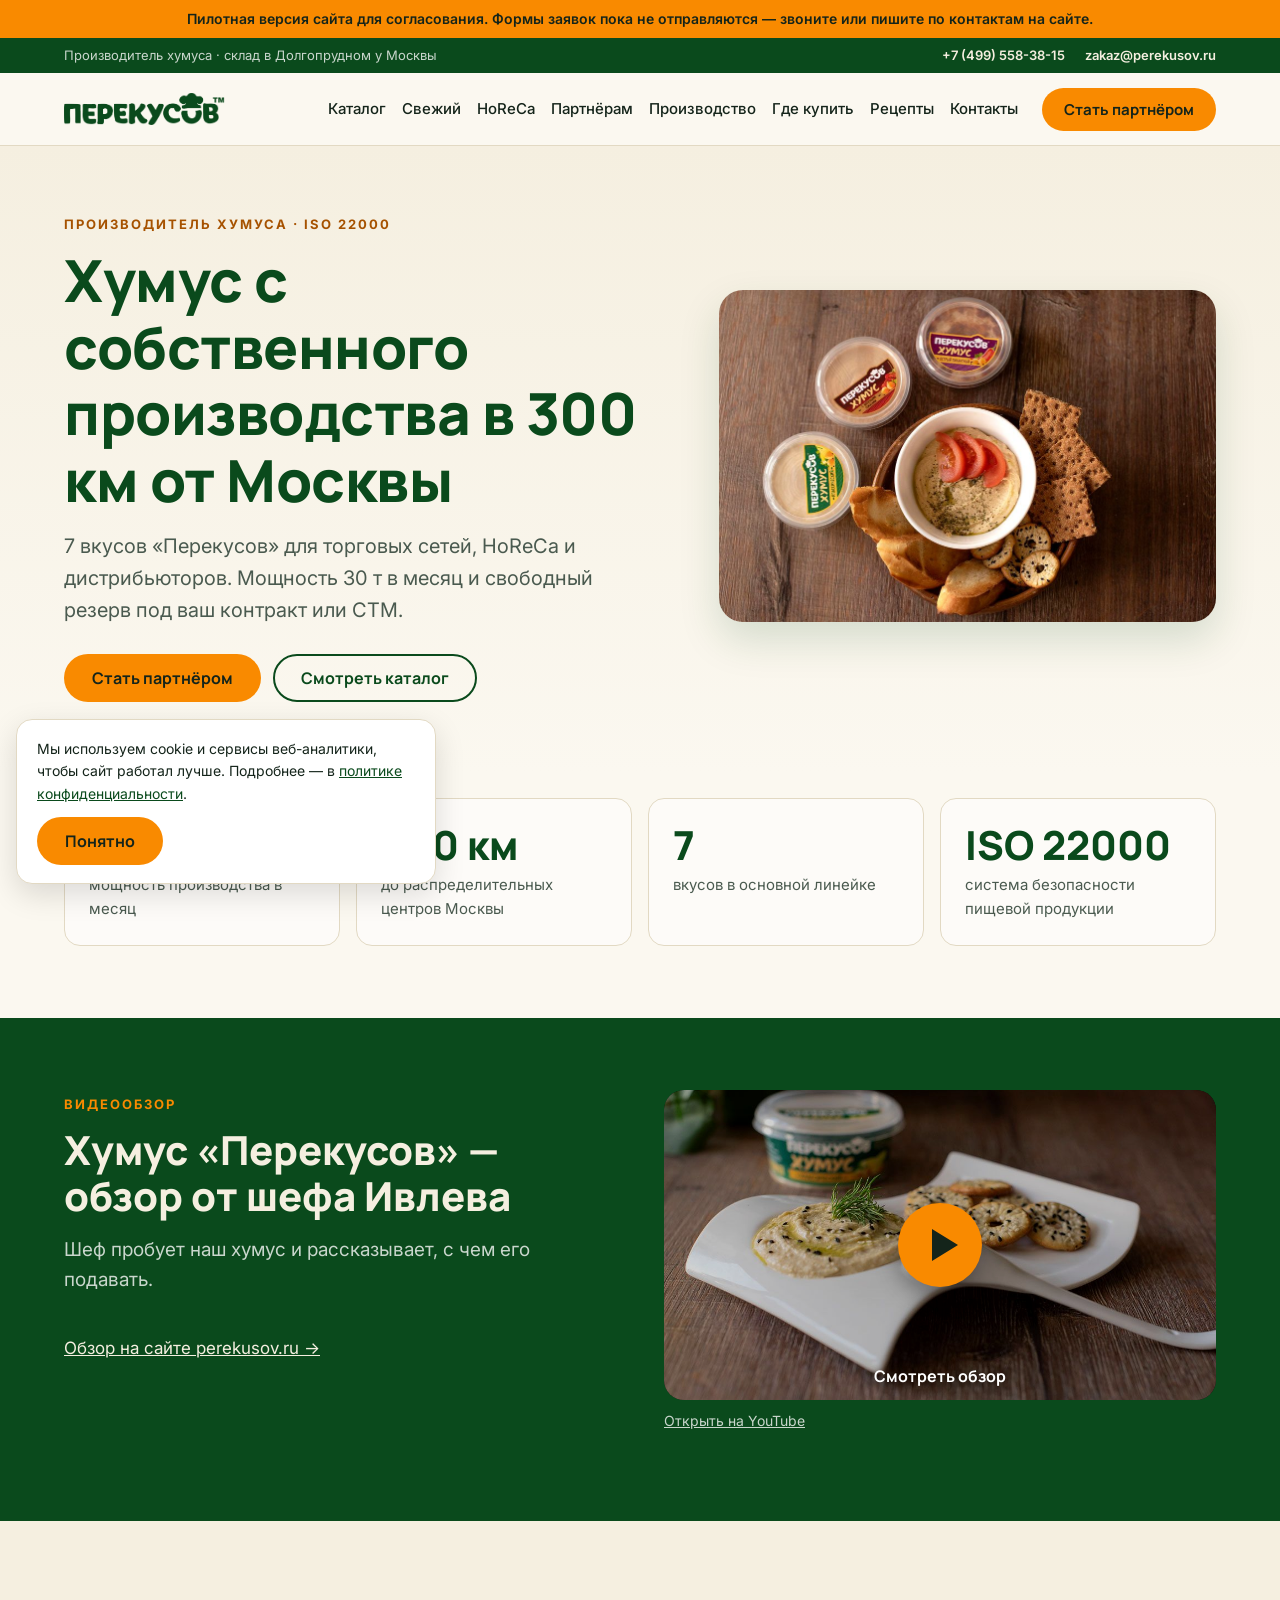
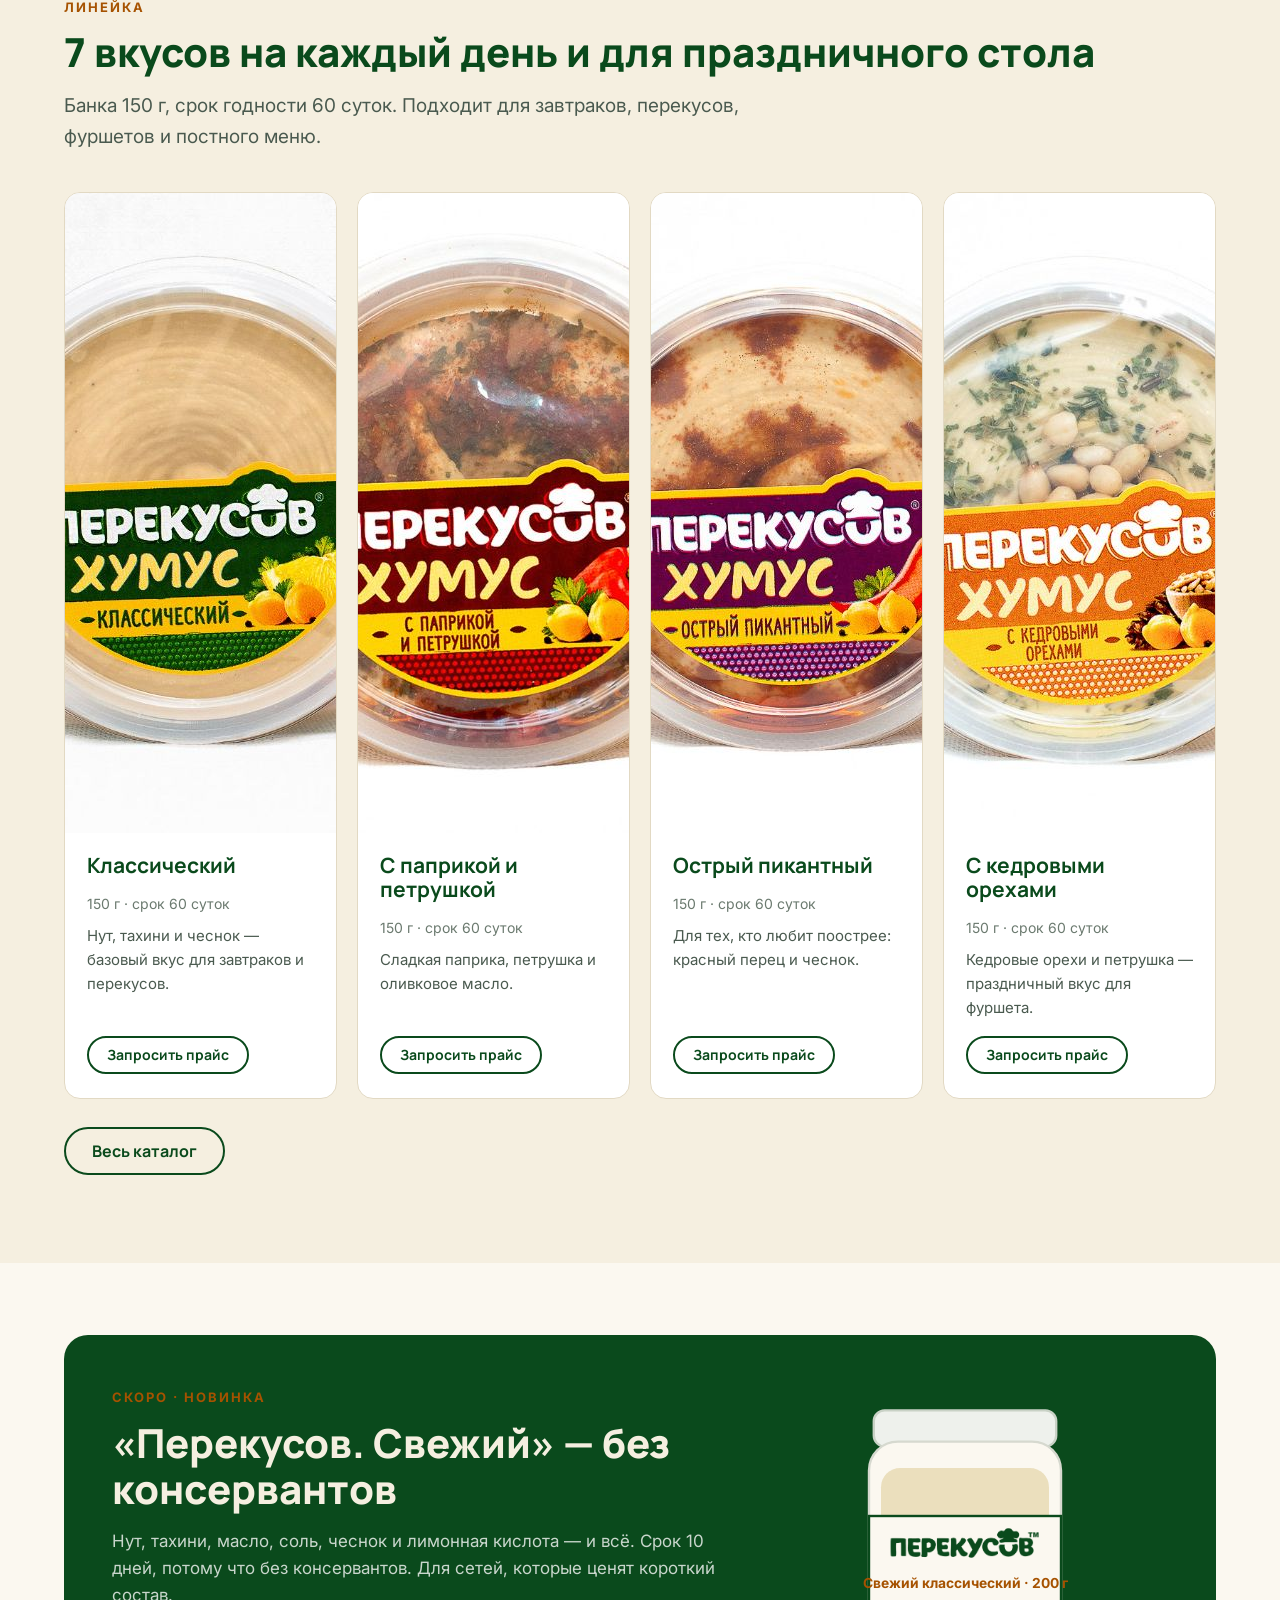
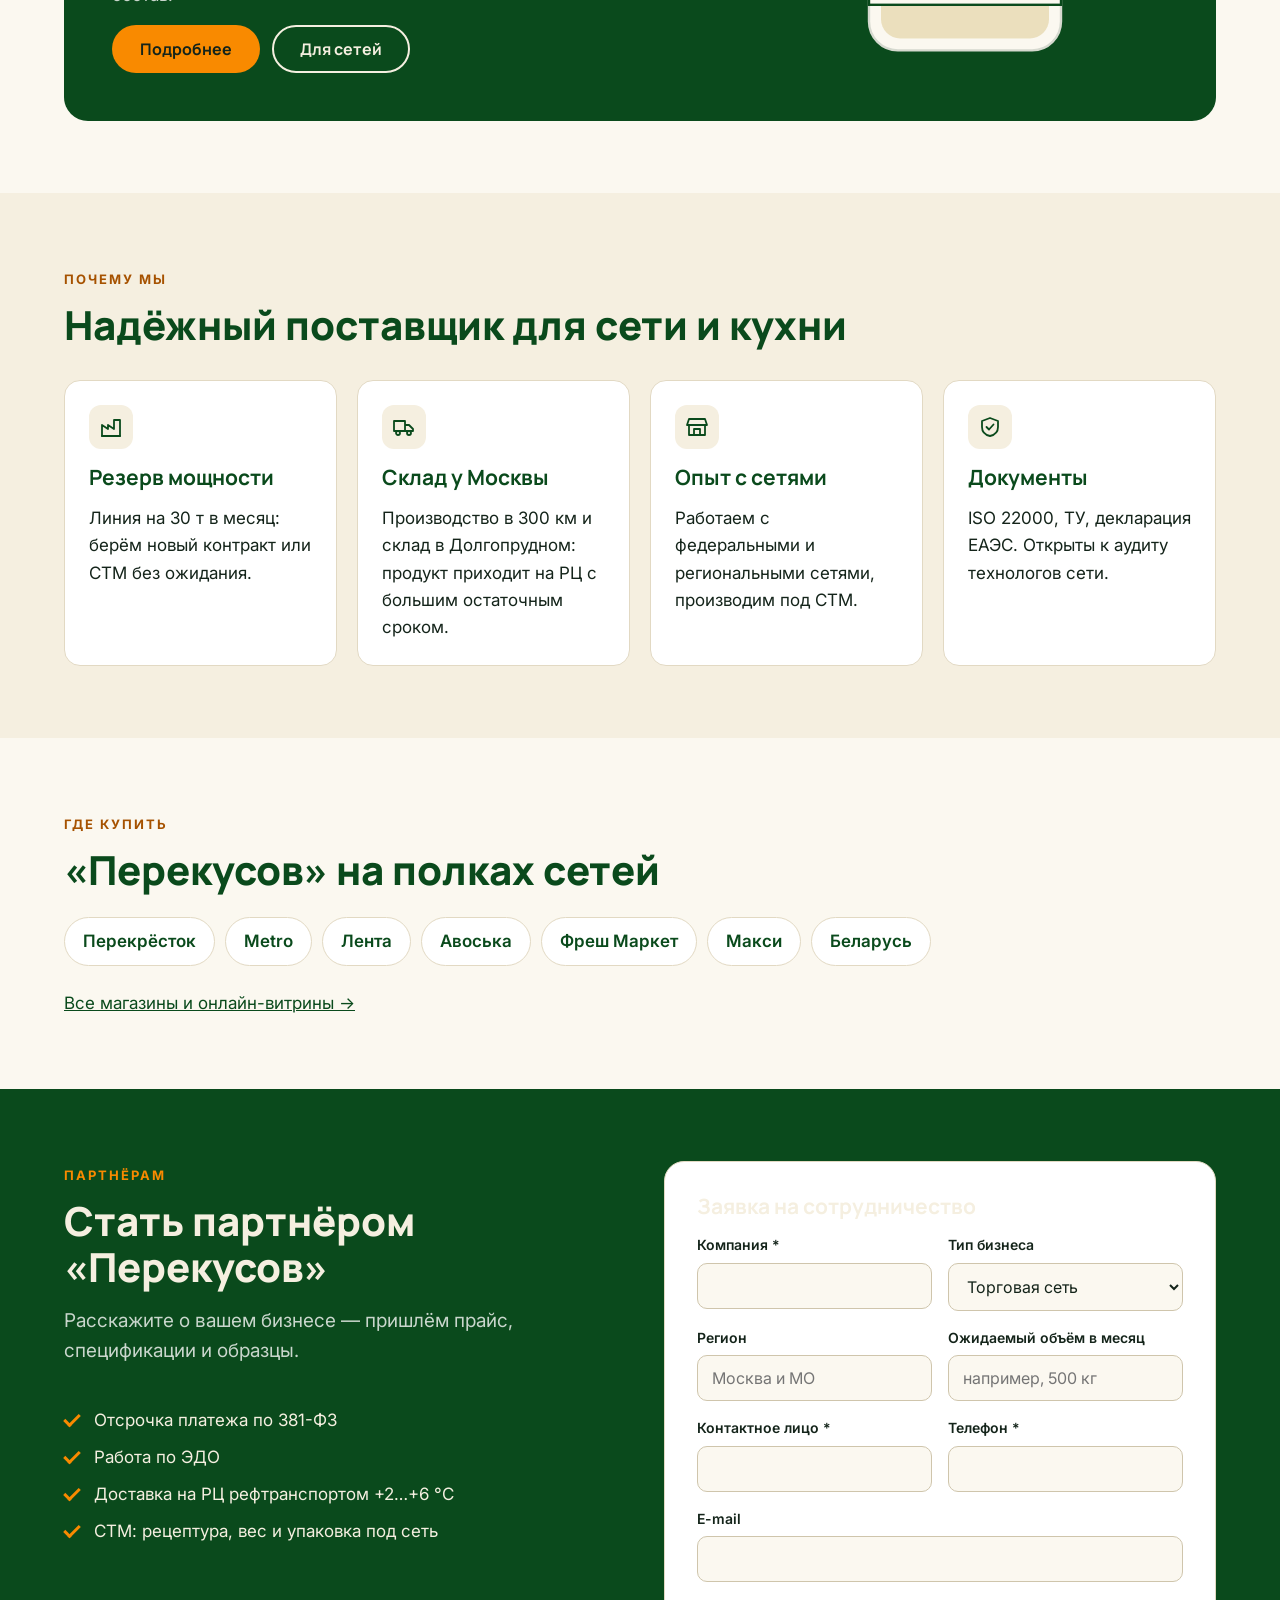
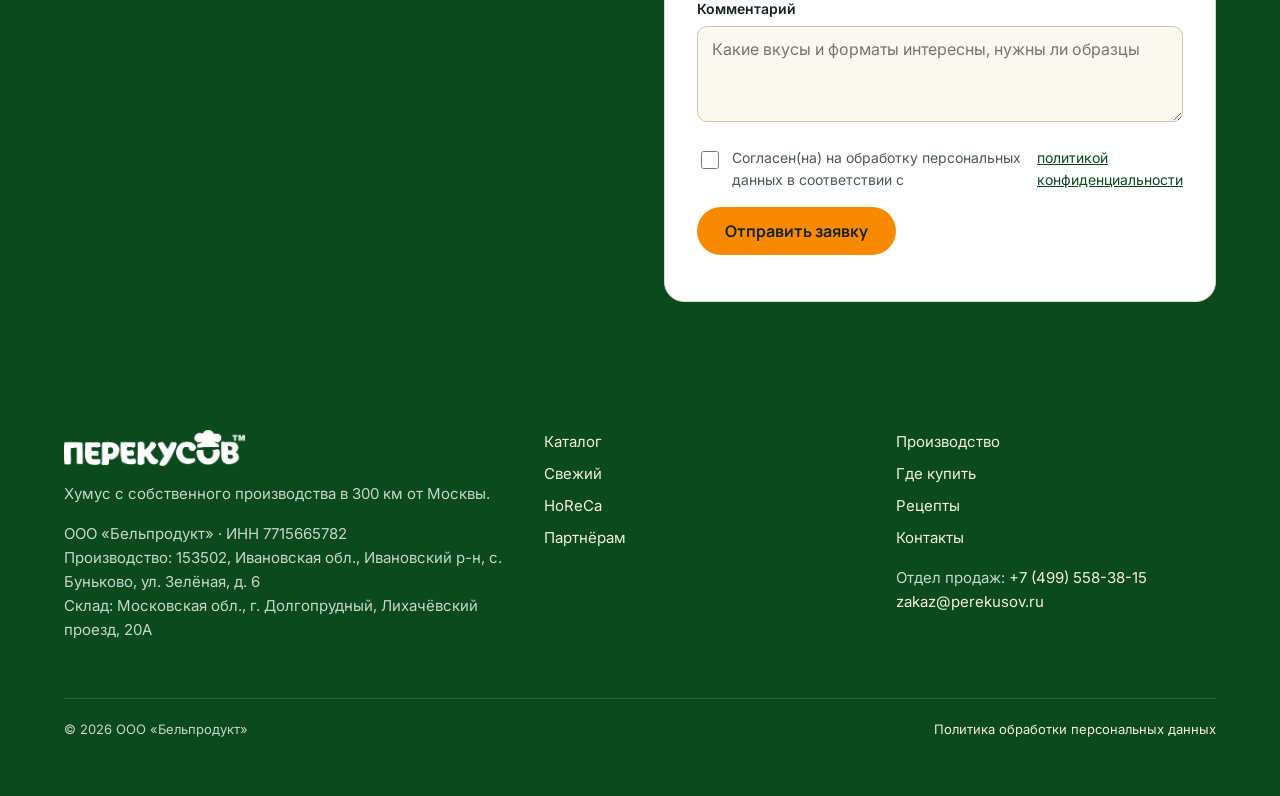
==== commit dabcf3bd: "Публикация пилота 2026-10-27 18:07" ====
--- a/index.html
+++ b/index.html
@@ -16,15 +16,15 @@
 <link rel="preconnect" href="https://fonts.gstatic.com" crossorigin>
 <link rel="stylesheet" href="https://fonts.googleapis.com/css2?family=Inter:wght@400;500;600;700&family=Manrope:wght@600;700;800&display=swap">
 <link rel="stylesheet" href="css/styles.css">
-<script type="application/ld+json">{"@context":"https://schema.org","@type":"Organization","name":"ООО «Бельпродукт»","brand":{"@type":"Brand","name":"Перекусов"},"url":"https://perekusov.ru","taxID":"7715665782","address":{"@type":"PostalAddress","streetAddress":"ул. Зелёная, д. 6","addressLocality":"с. Буньково","addressRegion":"Ивановская область","postalCode":"153502","addressCountry":"RU"}}</script>
+<script type="application/ld+json">{"@context":"https://schema.org","@type":"Organization","name":"ООО «Бельпродукт»","brand":{"@type":"Brand","name":"Перекусов"},"url":"https://perekusov.ru","taxID":"7715665782","address":{"@type":"PostalAddress","streetAddress":"ул. Зелёная, д. 6","addressLocality":"с. Буньково","addressRegion":"Ивановская область","postalCode":"153502","addressCountry":"RU"},"telephone":"+74995583815","email":"zakaz@perekusov.ru"}</script>
 <meta name="robots" content="noindex, nofollow">
 <script>window.__pilot = true;</script>
 </head>
 <body>
-<div class="pilot-bar">Пилотная версия сайта для согласования. Фото — заглушки, контакты не заполнены, формы заявок не отправляются.</div>
+<div class="pilot-bar">Пилотная версия сайта для согласования. Формы заявок пока не отправляются — звоните или пишите по контактам на сайте.</div>
 <div class="topbar"><div class="container topbar__inner">
   <span class="topbar__claim">Производитель хумуса · склад в Долгопрудном у Москвы</span>
-  <span class="topbar__contacts"><span>[телефон отдела продаж]</span><span>[e-mail отдела продаж]</span></span>
+  <span class="topbar__contacts"><span><a href="tel:+74995583815" data-goal="phone_click">+7 (499) 558-38-15</a></span><span><a href="mailto:zakaz@perekusov.ru">zakaz@perekusov.ru</a></span></span>
 </div></div>
 <header class="header">
   <div class="container header__inner">
@@ -46,28 +46,7 @@
       <a class="btn btn--ghost" href="catalog/index.html">Смотреть каталог</a>
     </div>
   </div>
-  <div class="hero__jars"><svg class="jar" viewBox="0 0 200 220" role="img" aria-label="Банка хумуса «Перекусов» — С паприкой и петрушкой">
-  <rect x="24" y="12" width="152" height="30" rx="9" fill="#EEF1EC" stroke="#C9D2C6" stroke-width="2"/>
-  <rect x="20" y="38" width="160" height="174" rx="24" fill="#FBF8F0" stroke="#D6D9CF" stroke-width="2"/>
-  <rect x="30" y="60" width="140" height="142" rx="16" fill="#D9783F" opacity=".9"/>
-  <rect x="20" y="100" width="160" height="74" fill="#0A4A1C" stroke="none" stroke-width="2"/>
-  <image href="img/logo-white.png" x="38" y="110" width="124" height="25"/>
-  <text x="100" y="160" text-anchor="middle" font-family="Inter, Arial, sans-serif" font-weight="700" font-size="11.5" fill="#F98A00">С паприкой и петрушкой · 150 г</text>
-</svg><svg class="jar" viewBox="0 0 200 220" role="img" aria-label="Банка хумуса «Перекусов» — Классический">
-  <rect x="24" y="12" width="152" height="30" rx="9" fill="#EEF1EC" stroke="#C9D2C6" stroke-width="2"/>
-  <rect x="20" y="38" width="160" height="174" rx="24" fill="#FBF8F0" stroke="#D6D9CF" stroke-width="2"/>
-  <rect x="30" y="60" width="140" height="142" rx="16" fill="#D8B36A" opacity=".9"/>
-  <rect x="20" y="100" width="160" height="74" fill="#0A4A1C" stroke="none" stroke-width="2"/>
-  <image href="img/logo-white.png" x="38" y="110" width="124" height="25"/>
-  <text x="100" y="160" text-anchor="middle" font-family="Inter, Arial, sans-serif" font-weight="700" font-size="11.5" fill="#F98A00">Классический · 150 г</text>
-</svg><svg class="jar" viewBox="0 0 200 220" role="img" aria-label="Банка хумуса «Перекусов» — С кедровыми орехами">
-  <rect x="24" y="12" width="152" height="30" rx="9" fill="#EEF1EC" stroke="#C9D2C6" stroke-width="2"/>
-  <rect x="20" y="38" width="160" height="174" rx="24" fill="#FBF8F0" stroke="#D6D9CF" stroke-width="2"/>
-  <rect x="30" y="60" width="140" height="142" rx="16" fill="#B8925A" opacity=".9"/>
-  <rect x="20" y="100" width="160" height="74" fill="#0A4A1C" stroke="none" stroke-width="2"/>
-  <image href="img/logo-white.png" x="38" y="110" width="124" height="25"/>
-  <text x="100" y="160" text-anchor="middle" font-family="Inter, Arial, sans-serif" font-weight="700" font-size="11.5" fill="#F98A00">С кедровыми орехами · 150 г</text>
-</svg></div>
+  <img class="hero__photo" src="img/photos/serving-table.jpg" alt="Хумус «Перекусов» в упаковке и на сервированном столе" width="1000" height="667">
 </div></section>
 
 <section class="section" style="padding-top:24px"><div class="container"><div class="stats">
@@ -77,19 +56,28 @@
   <div class="stat"><div class="stat__num">ISO 22000</div><p class="stat__label">система безопасности пищевой продукции</p></div>
 </div></div></section>
 
+<section class="section section--dark"><div class="container split">
+  <div>
+    <span class="eyebrow">Видеообзор</span>
+    <h2>Хумус «Перекусов» — обзор от шефа Ивлева</h2>
+    <p class="section__lead">Шеф пробует наш хумус и рассказывает, с чем его подавать.</p>
+    <p><a href="https://perekusov.ru/xumus-obzor-ot-shefa-ivleva/" target="_blank" rel="noopener" style="color:#F5EFE0">Обзор на сайте perekusov.ru →</a></p>
+  </div>
+  <div class="video-wrap">
+    <button class="video" type="button" data-yt="eVdhlhTDMP4" data-goal="video_ivlev" aria-label="Смотреть видеообзор шефа Ивлева">
+      <img src="img/photos/serving-plate.jpg" alt="Видеообзор хумуса «Перекусов» от шефа Ивлева" width="1000" height="668" loading="lazy">
+      <span class="video__play" aria-hidden="true"></span><span class="video__label">Смотреть обзор</span>
+    </button>
+    <p class="note" style="margin-top:10px"><a href="https://www.youtube.com/watch?v=eVdhlhTDMP4" target="_blank" rel="noopener" style="color:#C9D6CC">Открыть на YouTube</a></p>
+  </div>
+</div></section>
+
 <section class="section section--cream"><div class="container">
   <span class="eyebrow">Линейка</span>
   <h2>7 вкусов на каждый день и для праздничного стола</h2>
   <p class="section__lead">Банка 150 г, срок годности 60 суток. Подходит для завтраков, перекусов, фуршетов и постного меню.</p>
   <div class="grid grid--4"><article class="product" data-line="main" id="klassicheskiy">
-    <div class="product__media"><svg class="jar" viewBox="0 0 200 220" role="img" aria-label="Банка хумуса «Перекусов» — Классический">
-  <rect x="24" y="12" width="152" height="30" rx="9" fill="#EEF1EC" stroke="#C9D2C6" stroke-width="2"/>
-  <rect x="20" y="38" width="160" height="174" rx="24" fill="#FBF8F0" stroke="#D6D9CF" stroke-width="2"/>
-  <rect x="30" y="60" width="140" height="142" rx="16" fill="#D8B36A" opacity=".9"/>
-  <rect x="20" y="100" width="160" height="74" fill="#0A4A1C" stroke="none" stroke-width="2"/>
-  <image href="img/logo-white.png" x="38" y="110" width="124" height="25"/>
-  <text x="100" y="160" text-anchor="middle" font-family="Inter, Arial, sans-serif" font-weight="700" font-size="11.5" fill="#F98A00">Классический · 150 г</text>
-</svg></div>
+    <div class="product__media product__media--photo"><img src="img/photos/klassicheskiy.jpg" alt="Хумус «Перекусов» Классический, 150 г" width="640" height="640" loading="lazy"></div>
     <div class="product__body">
       <h3>Классический</h3>
       <div class="product__meta">150 г · срок 60 суток</div>
@@ -97,14 +85,7 @@
       <a class="btn btn--ghost" href="partners/index.html#form" data-goal="price_request">Запросить прайс</a>
     </div>
   </article><article class="product" data-line="main" id="s-paprikoy">
-    <div class="product__media"><svg class="jar" viewBox="0 0 200 220" role="img" aria-label="Банка хумуса «Перекусов» — С паприкой и петрушкой">
-  <rect x="24" y="12" width="152" height="30" rx="9" fill="#EEF1EC" stroke="#C9D2C6" stroke-width="2"/>
-  <rect x="20" y="38" width="160" height="174" rx="24" fill="#FBF8F0" stroke="#D6D9CF" stroke-width="2"/>
-  <rect x="30" y="60" width="140" height="142" rx="16" fill="#D9783F" opacity=".9"/>
-  <rect x="20" y="100" width="160" height="74" fill="#0A4A1C" stroke="none" stroke-width="2"/>
-  <image href="img/logo-white.png" x="38" y="110" width="124" height="25"/>
-  <text x="100" y="160" text-anchor="middle" font-family="Inter, Arial, sans-serif" font-weight="700" font-size="11.5" fill="#F98A00">С паприкой и петрушкой · 150 г</text>
-</svg></div>
+    <div class="product__media product__media--photo"><img src="img/photos/s-paprikoy.jpg" alt="Хумус «Перекусов» С паприкой и петрушкой, 150 г" width="640" height="640" loading="lazy"></div>
     <div class="product__body">
       <h3>С паприкой и петрушкой</h3>
       <div class="product__meta">150 г · срок 60 суток</div>
@@ -112,14 +93,7 @@
       <a class="btn btn--ghost" href="partners/index.html#form" data-goal="price_request">Запросить прайс</a>
     </div>
   </article><article class="product" data-line="main" id="ostryy">
-    <div class="product__media"><svg class="jar" viewBox="0 0 200 220" role="img" aria-label="Банка хумуса «Перекусов» — Острый пикантный">
-  <rect x="24" y="12" width="152" height="30" rx="9" fill="#EEF1EC" stroke="#C9D2C6" stroke-width="2"/>
-  <rect x="20" y="38" width="160" height="174" rx="24" fill="#FBF8F0" stroke="#D6D9CF" stroke-width="2"/>
-  <rect x="30" y="60" width="140" height="142" rx="16" fill="#C2452D" opacity=".9"/>
-  <rect x="20" y="100" width="160" height="74" fill="#0A4A1C" stroke="none" stroke-width="2"/>
-  <image href="img/logo-white.png" x="38" y="110" width="124" height="25"/>
-  <text x="100" y="160" text-anchor="middle" font-family="Inter, Arial, sans-serif" font-weight="700" font-size="11.5" fill="#F98A00">Острый пикантный · 150 г</text>
-</svg></div>
+    <div class="product__media product__media--photo"><img src="img/photos/ostryy.jpg" alt="Хумус «Перекусов» Острый пикантный, 150 г" width="640" height="640" loading="lazy"></div>
     <div class="product__body">
       <h3>Острый пикантный</h3>
       <div class="product__meta">150 г · срок 60 суток</div>
@@ -127,14 +101,7 @@
       <a class="btn btn--ghost" href="partners/index.html#form" data-goal="price_request">Запросить прайс</a>
     </div>
   </article><article class="product" data-line="main" id="s-kedrovymi-orehami">
-    <div class="product__media"><svg class="jar" viewBox="0 0 200 220" role="img" aria-label="Банка хумуса «Перекусов» — С кедровыми орехами">
-  <rect x="24" y="12" width="152" height="30" rx="9" fill="#EEF1EC" stroke="#C9D2C6" stroke-width="2"/>
-  <rect x="20" y="38" width="160" height="174" rx="24" fill="#FBF8F0" stroke="#D6D9CF" stroke-width="2"/>
-  <rect x="30" y="60" width="140" height="142" rx="16" fill="#B8925A" opacity=".9"/>
-  <rect x="20" y="100" width="160" height="74" fill="#0A4A1C" stroke="none" stroke-width="2"/>
-  <image href="img/logo-white.png" x="38" y="110" width="124" height="25"/>
-  <text x="100" y="160" text-anchor="middle" font-family="Inter, Arial, sans-serif" font-weight="700" font-size="11.5" fill="#F98A00">С кедровыми орехами · 150 г</text>
-</svg></div>
+    <div class="product__media product__media--photo"><img src="img/photos/s-kedrovymi-orehami.jpg" alt="Хумус «Перекусов» С кедровыми орехами, 150 г" width="640" height="640" loading="lazy"></div>
     <div class="product__body">
       <h3>С кедровыми орехами</h3>
       <div class="product__meta">150 г · срок 60 суток</div>
@@ -228,7 +195,7 @@
           <li><a href="production/index.html">Производство</a></li><li><a href="gde-kupit/index.html">Где купить</a></li><li><a href="recepty/index.html">Рецепты</a></li><li><a href="contacts/index.html">Контакты</a></li>
           
         </ul>
-        <p style="margin-top:16px">Отдел продаж: [телефон отдела продаж]<br>[e-mail отдела продаж]</p>
+        <p style="margin-top:16px">Отдел продаж: <a href="tel:+74995583815" data-goal="phone_click">+7 (499) 558-38-15</a><br><a href="mailto:zakaz@perekusov.ru">zakaz@perekusov.ru</a></p>
       </div>
     </div>
     <div class="footer__bottom">
--- a/css/styles.css
+++ b/css/styles.css
@@ -218,6 +218,21 @@
 .page-head p { font-size: 19px; color: var(--muted); max-width: 760px; }
 .note { font-size: 14px; color: var(--soft); }
 .map { border-radius: var(--radius); overflow: hidden; border: 1px solid var(--line); background: var(--cream); }
+.hero__photo { width: 100%; height: auto; border-radius: 24px; box-shadow: 0 18px 40px #0A4A1C26; }
+.product__media--photo { padding: 0; background: #F4F4F2; }
+.product__media--photo img { width: 100%; aspect-ratio: 1; object-fit: cover; }
+.video { position: relative; display: block; width: 100%; padding: 0; border: 0; border-radius: 20px; overflow: hidden; cursor: pointer; background: #000; aspect-ratio: 16 / 9; color: #fff; text-decoration: none; }
+.video img { width: 100%; height: 100%; object-fit: cover; opacity: .82; transition: opacity .2s; }
+.video:hover img, .video:focus-visible img { opacity: 1; }
+.video__play { position: absolute; left: 50%; top: 50%; width: 84px; height: 84px; margin: -42px 0 0 -42px; border-radius: 50%; background: var(--orange); box-shadow: 0 8px 24px #0006; }
+.video__play::after { content: ''; position: absolute; left: 34px; top: 26px; border-style: solid; border-width: 16px 0 16px 26px; border-color: transparent transparent transparent var(--ink); }
+.video__label { position: absolute; left: 0; right: 0; bottom: 16px; text-align: center; font: 700 16px/1 var(--font-head); text-shadow: 0 2px 8px #000a; }
+.video__frame { display: block; width: 100%; aspect-ratio: 16 / 9; border: 0; border-radius: 20px; }
+.gallery { display: grid; grid-template-columns: repeat(4, 1fr); gap: 16px; }
+.gallery figure { margin: 0; }
+.gallery img { width: 100%; aspect-ratio: 1; object-fit: cover; border-radius: var(--radius); }
+.gallery figcaption { font-size: 14px; color: var(--soft); margin-top: 6px; }
+@media (max-width: 900px) { .gallery { grid-template-columns: repeat(2, 1fr); } }
 .pilot-bar { background: var(--orange); color: var(--ink); text-align: center; font-size: 14px; font-weight: 600; padding: 8px 16px; }
 .map-link { display: grid; gap: 8px; justify-items: start; }
 .map iframe { display: block; width: 100%; height: 420px; border: 0; }
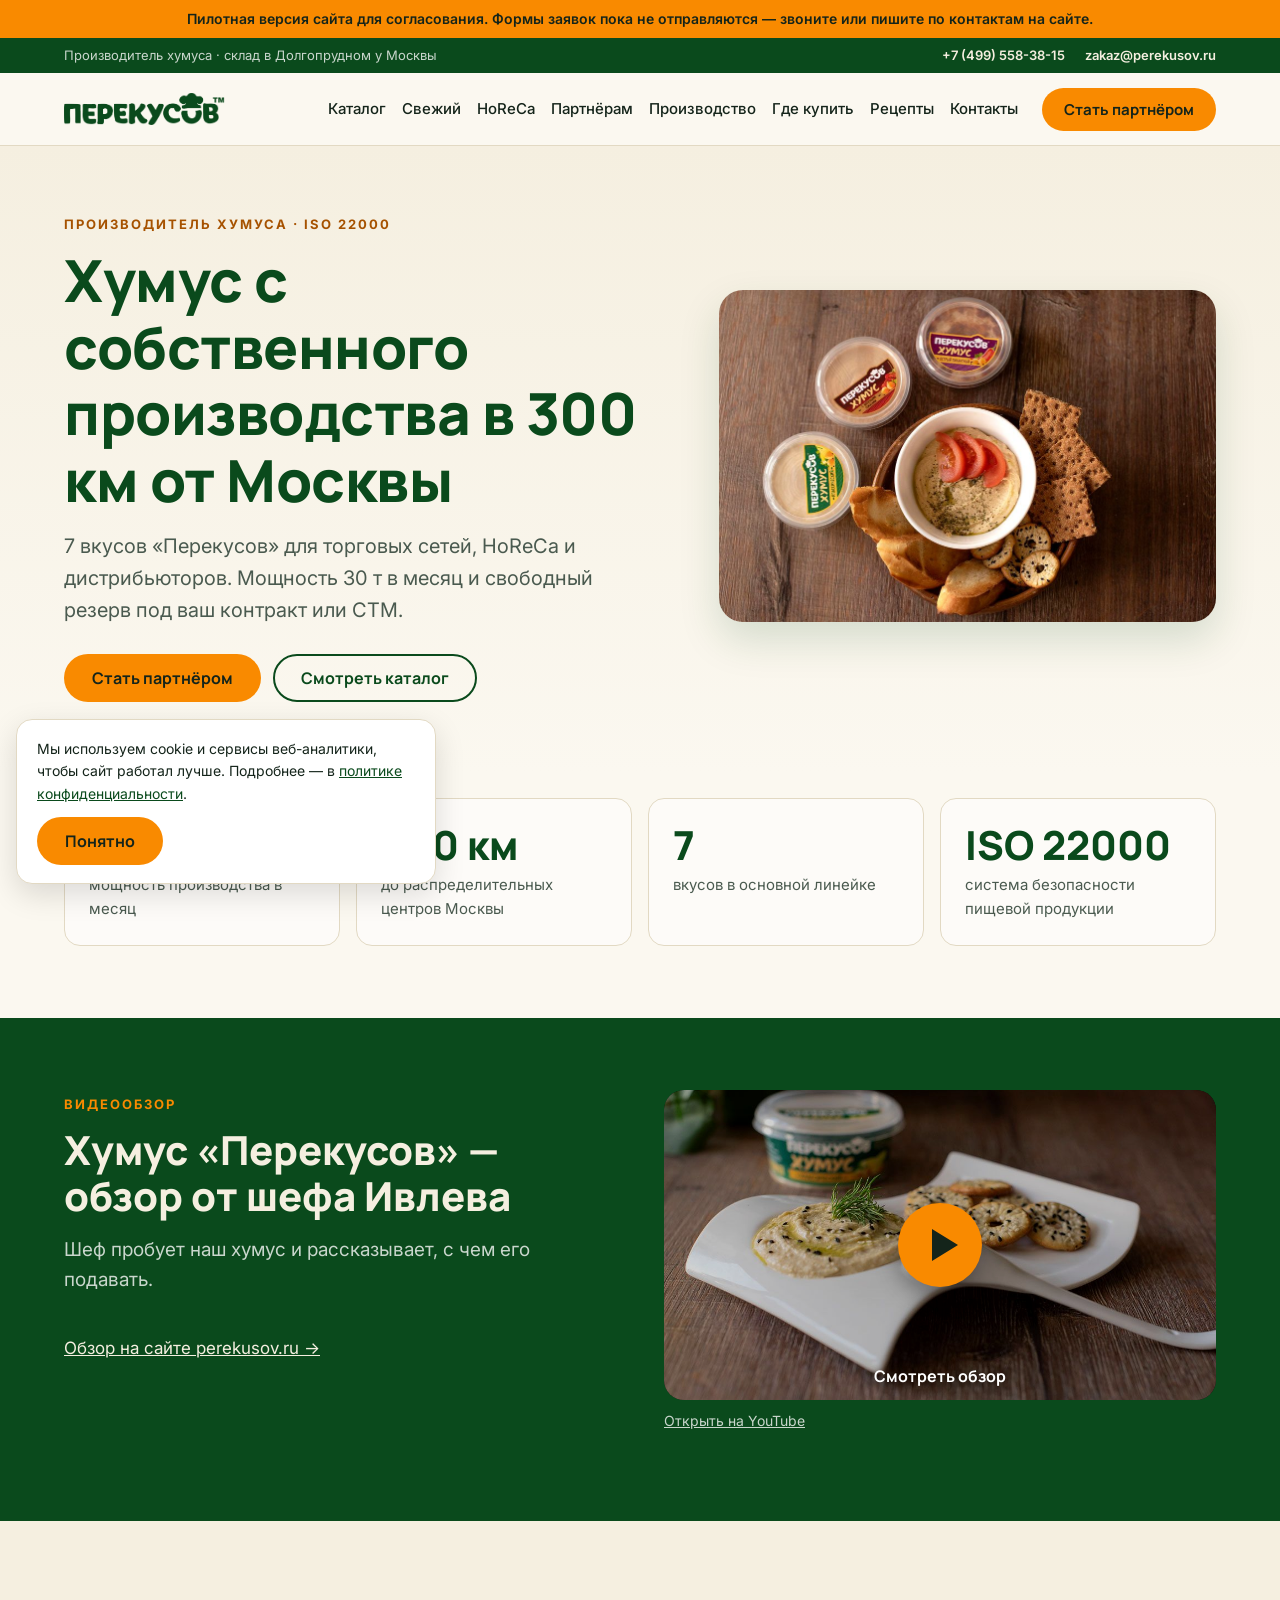
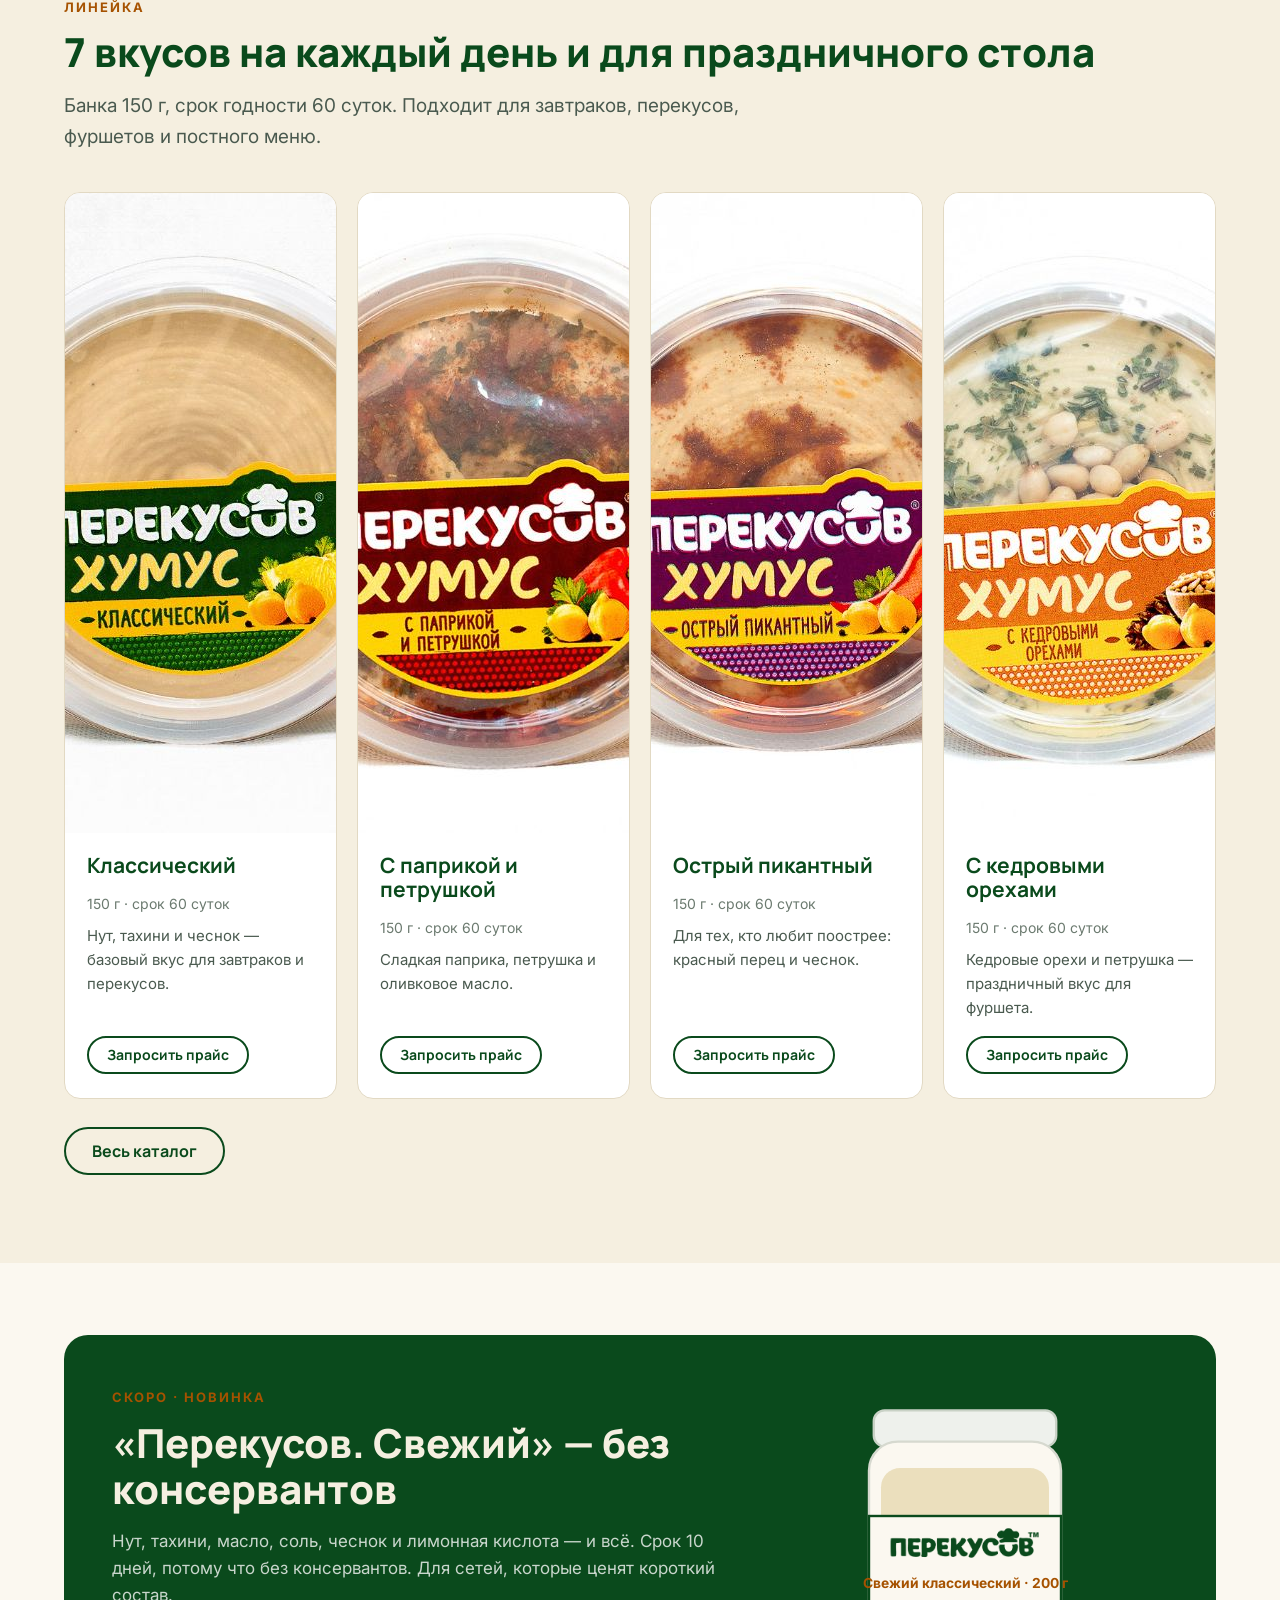
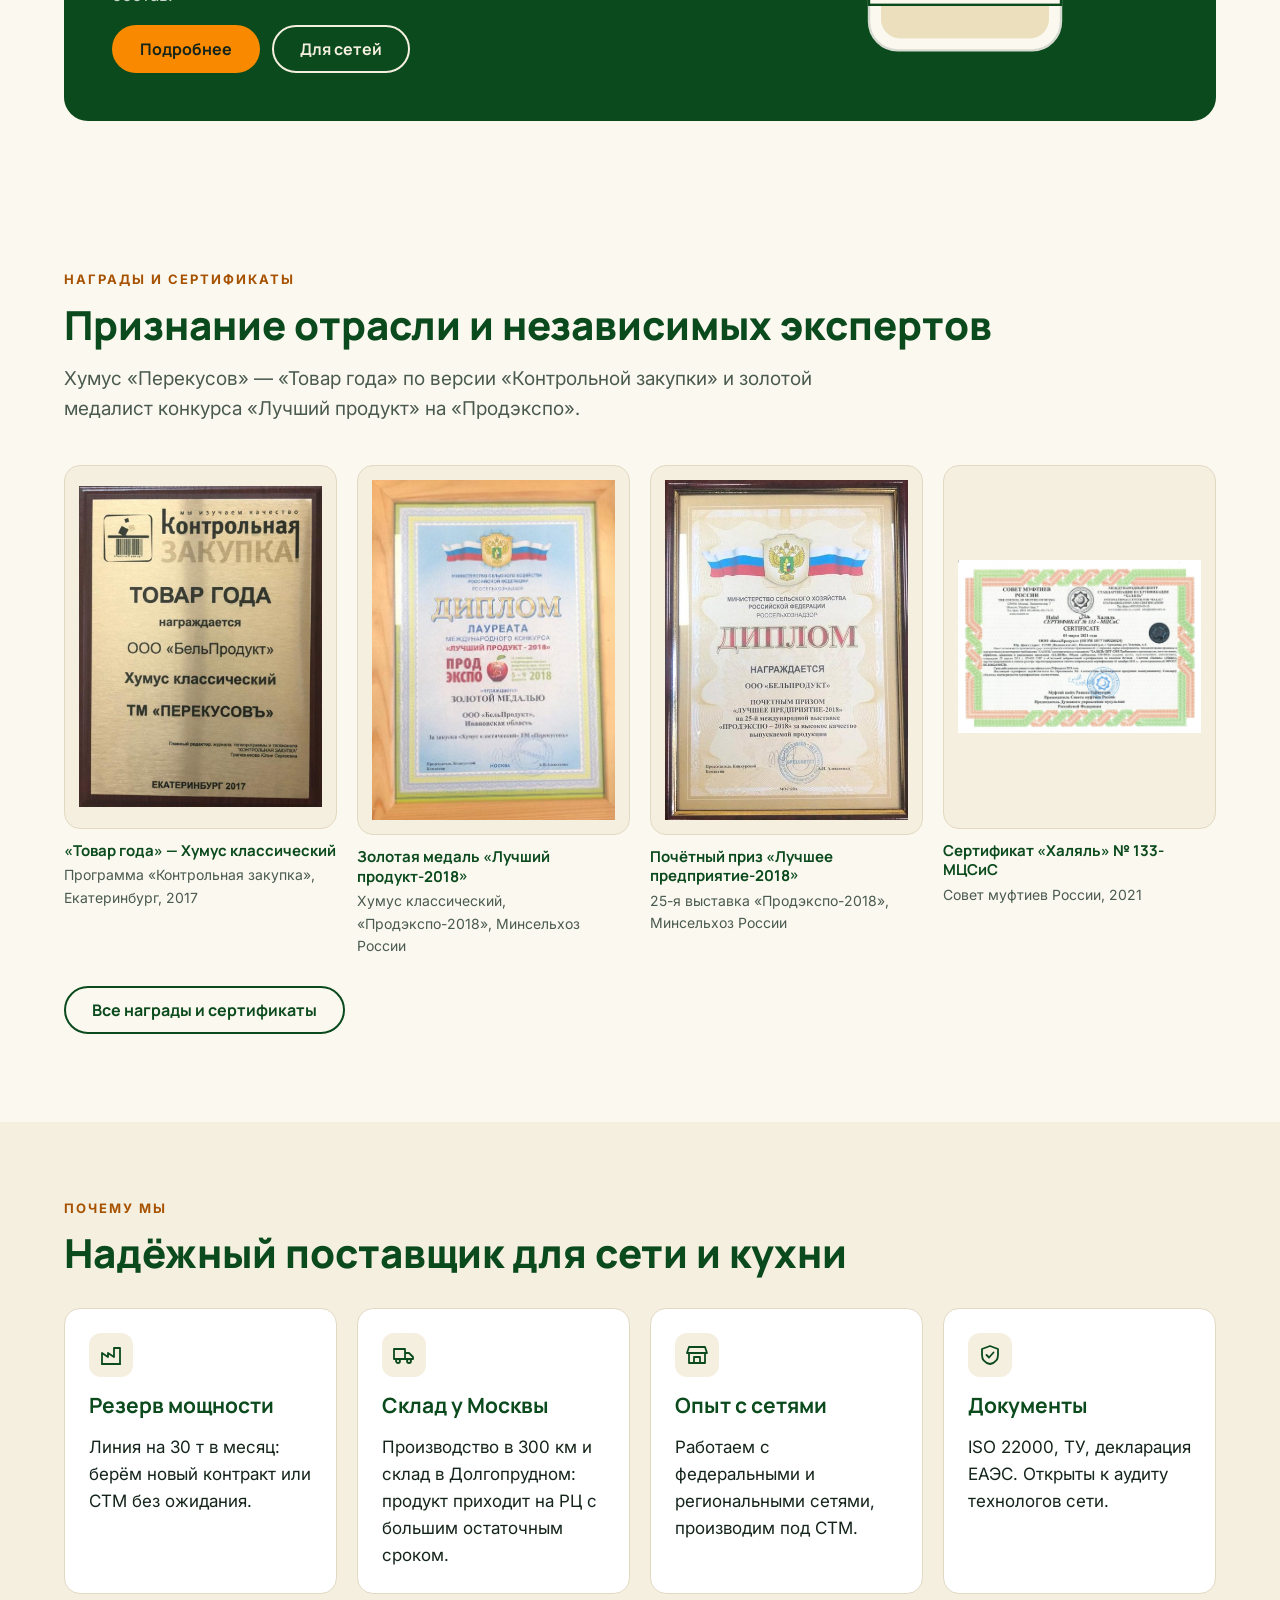
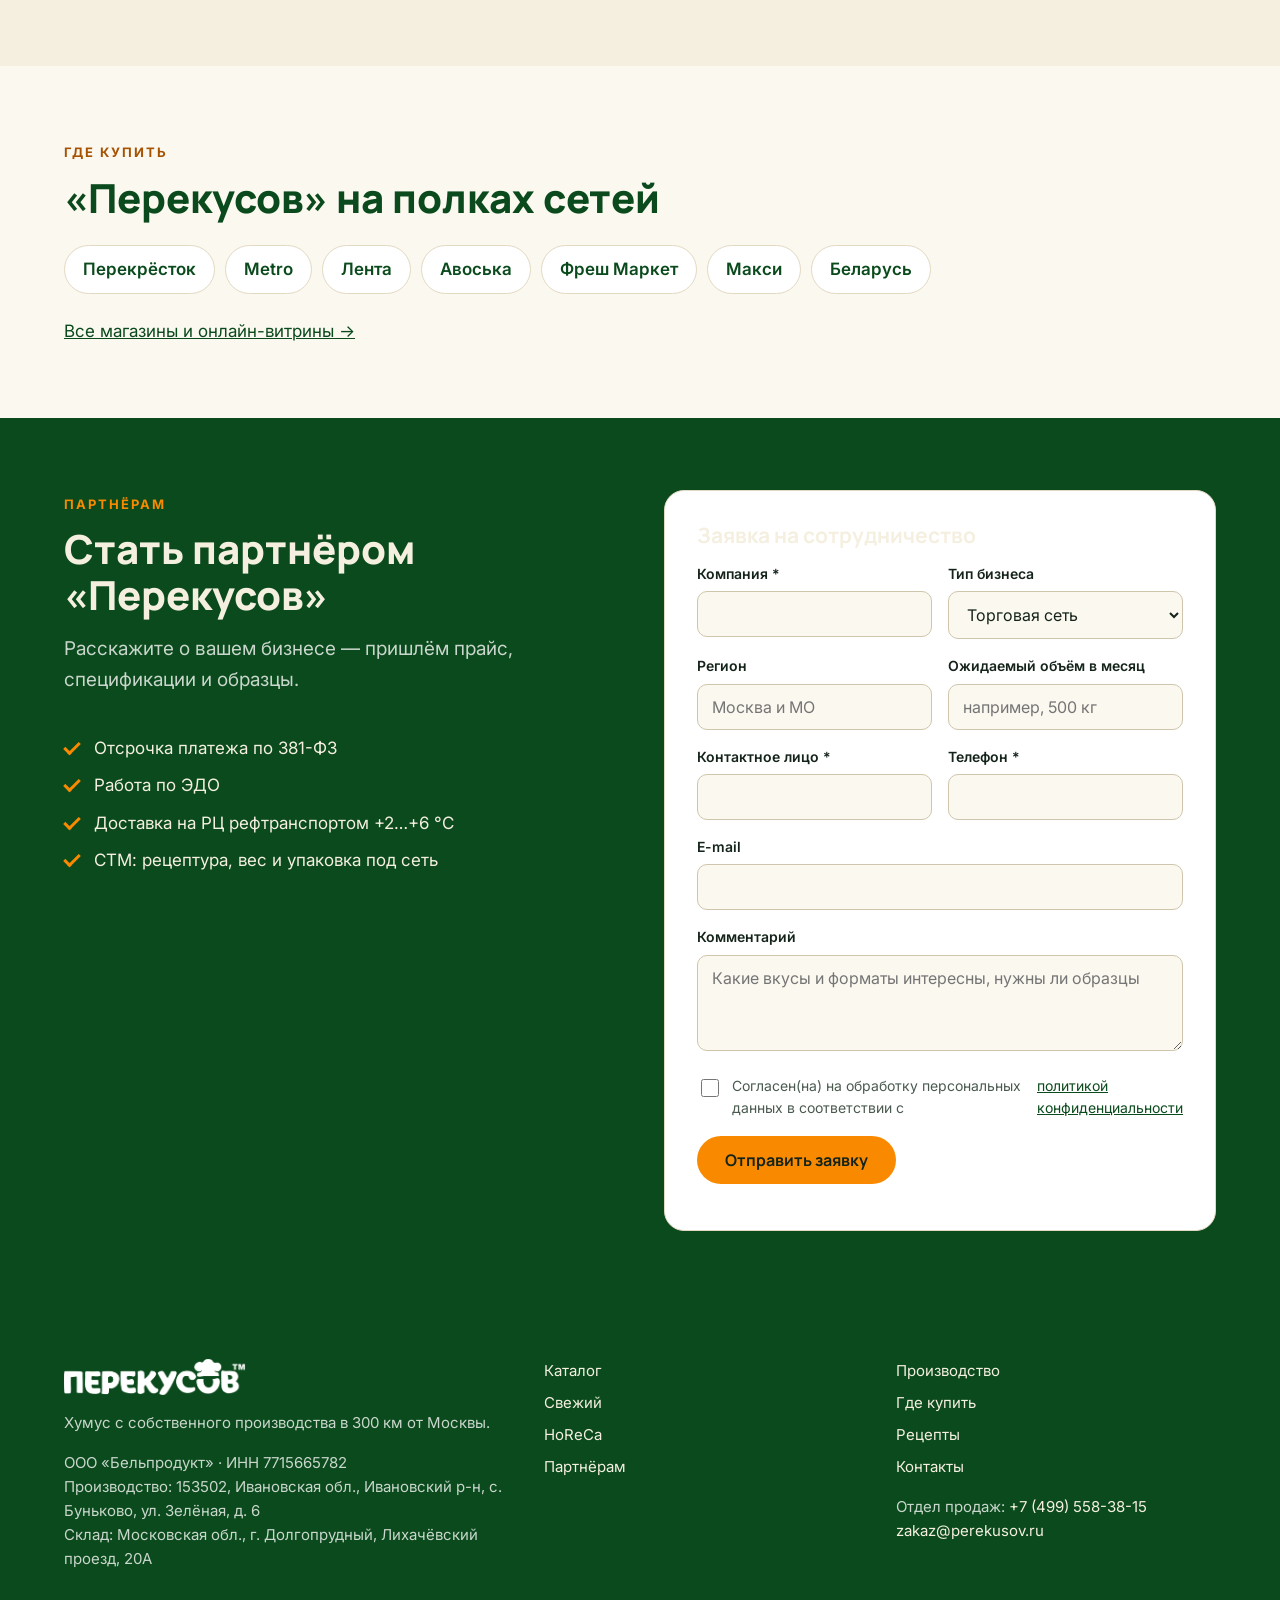
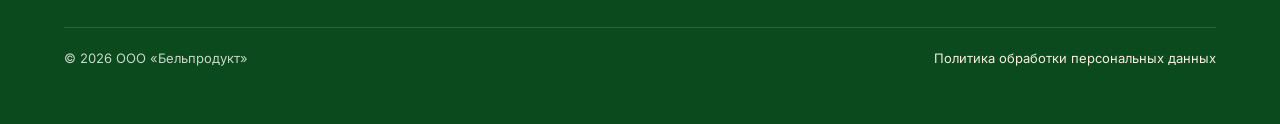
==== commit 8b76e69a: "Публикация пилота 2026-10-27 18:14" ====
--- a/index.html
+++ b/index.html
@@ -131,6 +131,34 @@
   </div>
 </div></section>
 
+<section class="section"><div class="container">
+  <span class="eyebrow">Награды и сертификаты</span>
+  <h2>Признание отрасли и независимых экспертов</h2>
+  <p class="section__lead">Хумус «Перекусов» — «Товар года» по версии «Контрольной закупки» и золотой медалист конкурса «Лучший продукт» на «Продэкспо».</p>
+  <div class="awards"><figure class="award">
+    <a class="award__img" href="img/awards/tovar-goda-2017.jpg" target="_blank" rel="noopener" aria-label="Открыть: «Товар года» — Хумус классический">
+      <img src="img/awards/tovar-goda-2017.jpg" alt="«Товар года» — Хумус классический" loading="lazy">
+    </a>
+    <figcaption><b>«Товар года» — Хумус классический</b><span>Программа «Контрольная закупка», Екатеринбург, 2017</span></figcaption>
+  </figure><figure class="award">
+    <a class="award__img" href="img/awards/zolotaya-medal-2018.jpg" target="_blank" rel="noopener" aria-label="Открыть: Золотая медаль «Лучший продукт-2018»">
+      <img src="img/awards/zolotaya-medal-2018.jpg" alt="Золотая медаль «Лучший продукт-2018»" loading="lazy">
+    </a>
+    <figcaption><b>Золотая медаль «Лучший продукт-2018»</b><span>Хумус классический, «Продэкспо-2018», Минсельхоз России</span></figcaption>
+  </figure><figure class="award">
+    <a class="award__img" href="img/awards/luchshee-predpriyatie-2018.jpg" target="_blank" rel="noopener" aria-label="Открыть: Почётный приз «Лучшее предприятие-2018»">
+      <img src="img/awards/luchshee-predpriyatie-2018.jpg" alt="Почётный приз «Лучшее предприятие-2018»" loading="lazy">
+    </a>
+    <figcaption><b>Почётный приз «Лучшее предприятие-2018»</b><span>25-я выставка «Продэкспо-2018», Минсельхоз России</span></figcaption>
+  </figure><figure class="award">
+    <a class="award__img" href="img/awards/halal-2021.jpg" target="_blank" rel="noopener" aria-label="Открыть: Сертификат «Халяль» № 133-МЦСиС">
+      <img src="img/awards/halal-2021.jpg" alt="Сертификат «Халяль» № 133-МЦСиС" loading="lazy">
+    </a>
+    <figcaption><b>Сертификат «Халяль» № 133-МЦСиС</b><span>Совет муфтиев России, 2021</span></figcaption>
+  </figure></div>
+  <p style="margin-top:28px"><a class="btn btn--ghost" href="production/index.html#awards">Все награды и сертификаты</a></p>
+</div></section>
+
 <section class="section section--cream"><div class="container">
   <span class="eyebrow">Почему мы</span>
   <h2>Надёжный поставщик для сети и кухни</h2>
--- a/css/styles.css
+++ b/css/styles.css
@@ -233,6 +233,15 @@
 .gallery img { width: 100%; aspect-ratio: 1; object-fit: cover; border-radius: var(--radius); }
 .gallery figcaption { font-size: 14px; color: var(--soft); margin-top: 6px; }
 @media (max-width: 900px) { .gallery { grid-template-columns: repeat(2, 1fr); } }
+.awards { display: grid; grid-template-columns: repeat(4, 1fr); gap: 20px; }
+@media (max-width: 900px) { .awards { grid-template-columns: repeat(2, 1fr); } }
+.award { margin: 0; display: flex; flex-direction: column; gap: 12px; }
+.award__img { display: grid; place-items: center; aspect-ratio: 3 / 4; background: var(--cream); border: 1px solid var(--line); border-radius: var(--radius); padding: 14px; transition: border-color .2s, box-shadow .2s; }
+.award__img:hover, .award__img:focus-visible { border-color: var(--green); box-shadow: 0 8px 22px #0A4A1C22; }
+.award__img img { max-width: 100%; max-height: 100%; object-fit: contain; }
+.award figcaption { display: grid; gap: 4px; font-size: 14px; color: var(--muted); }
+.award figcaption b { font: 700 15px/1.3 var(--font-head); color: var(--green-dark); }
+.anchor { scroll-margin-top: 110px; }
 .pilot-bar { background: var(--orange); color: var(--ink); text-align: center; font-size: 14px; font-weight: 600; padding: 8px 16px; }
 .map-link { display: grid; gap: 8px; justify-items: start; }
 .map iframe { display: block; width: 100%; height: 420px; border: 0; }
